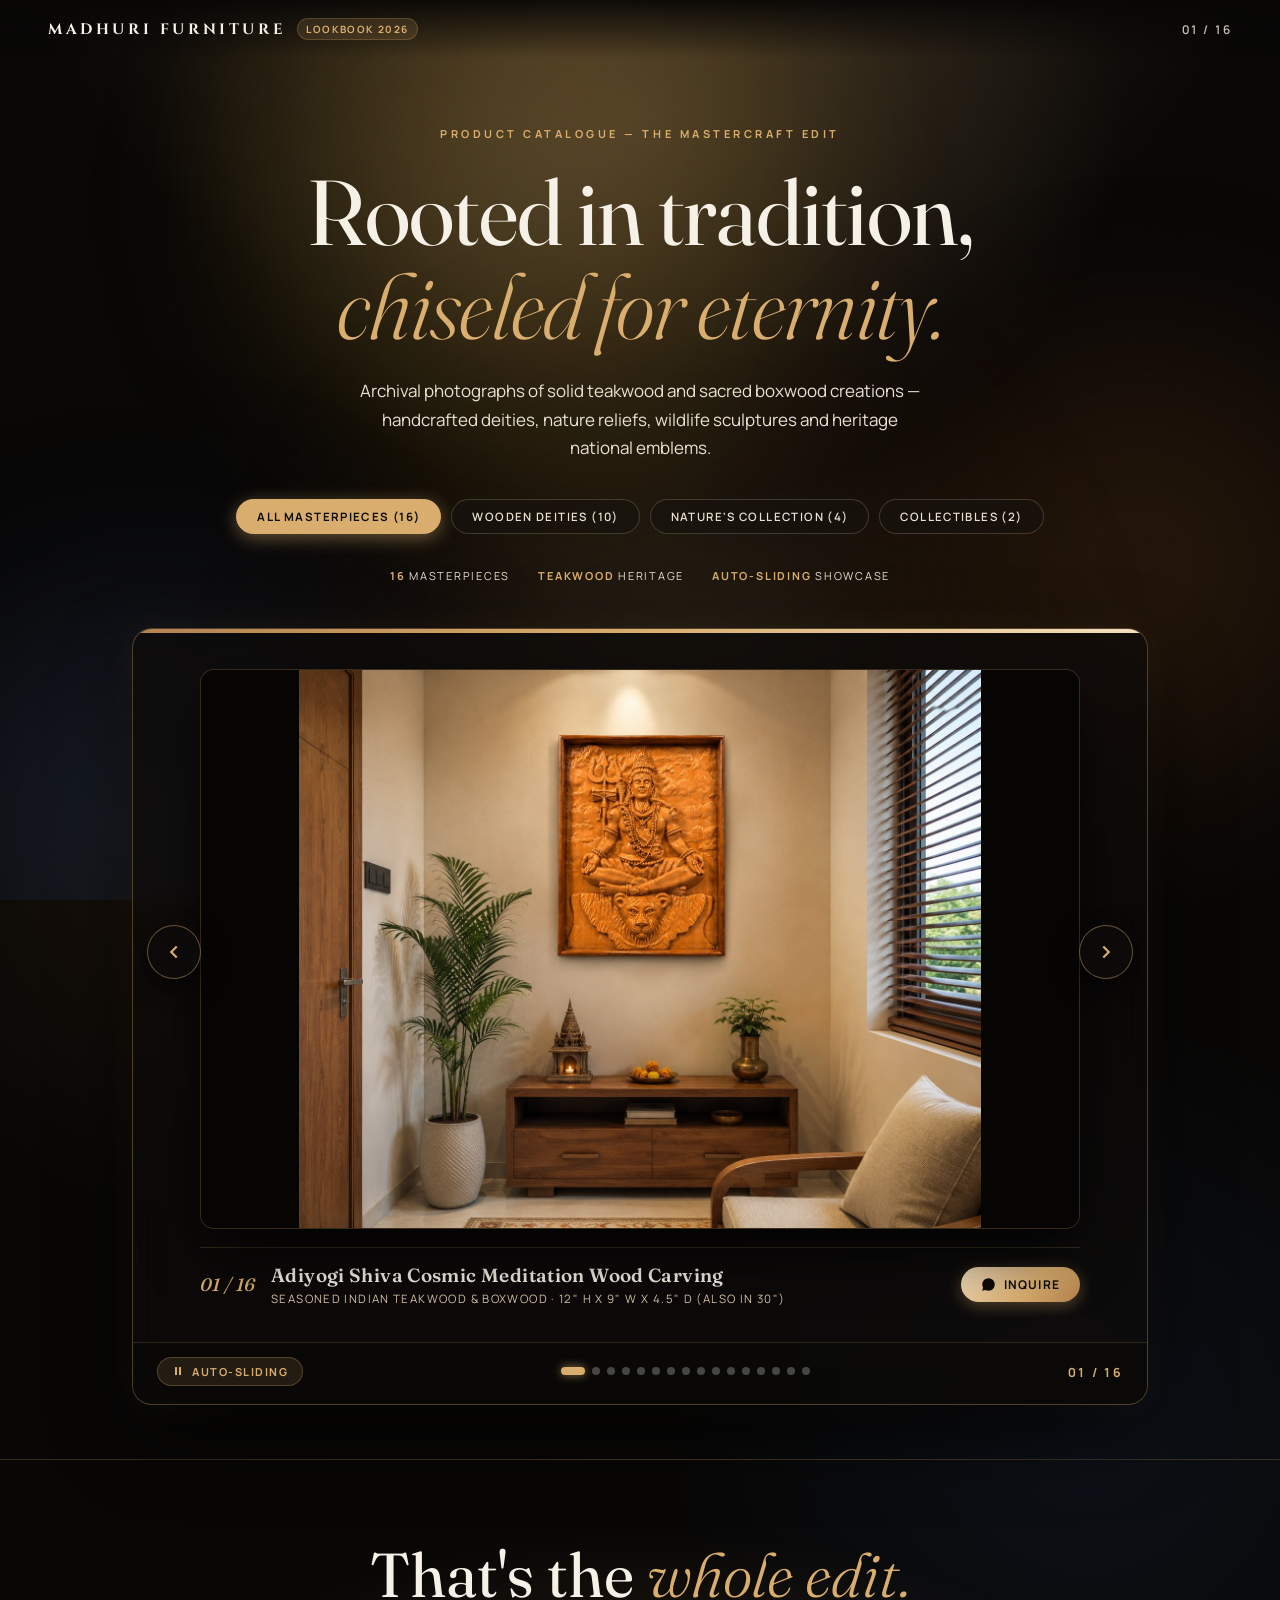
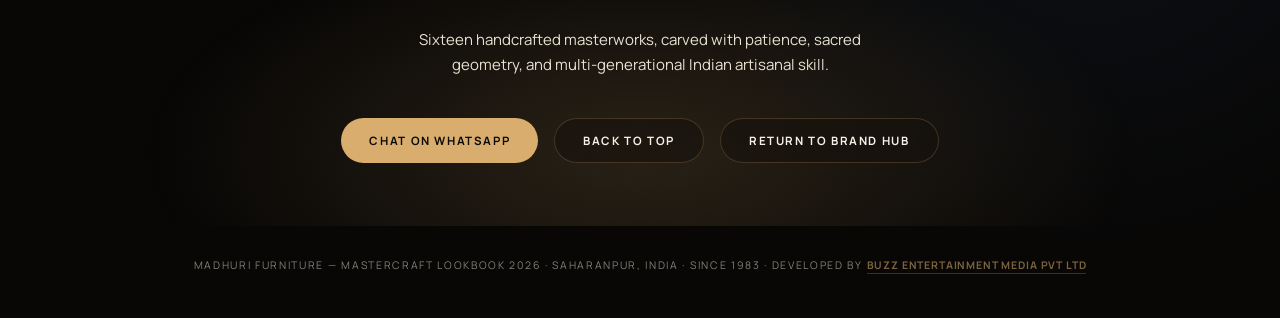
==== catalog.html @ d1c04728 "Enlarge header title and tagline size with enhanced contrast and clarity" ====
<!DOCTYPE html>
<html lang="en">
<head>
  <meta charset="UTF-8">
  <meta name="viewport" content="width=device-width, initial-scale=1.0, viewport-fit=cover">
  <title>MADHURI FURNITURE — The Mastercraft Lookbook 2026</title>
  <meta name="description" content="Explore all 58 archival masterworks in solid teakwood and sacred boxwood — handcrafted deities, nature reliefs, wildlife sculptures, and national heritage emblems.">
  <link rel="icon" href="favicon.svg" type="image/svg+xml">
  <meta name="theme-color" content="#080706">
  <link rel="manifest" href="manifest.json">

  <!-- Google Fonts: Fraunces, Cinzel & Manrope -->
  <link rel="preconnect" href="https://fonts.googleapis.com">
  <link rel="preconnect" href="https://fonts.gstatic.com" crossorigin>
  <link href="https://fonts.googleapis.com/css2?family=Cinzel:wght@400;600;700;800&family=Fraunces:ital,opsz,wght@0,9..144,300;0,9..144,400;0,9..144,500;1,9..144,300;1,9..144,400&family=Manrope:wght@400;500;600;700;800&display=swap" rel="stylesheet">

  <!-- Stylesheets -->
  <link rel="stylesheet" href="css/main.css?v=2.4">
  <link rel="stylesheet" href="css/catalog.css?v=2.4">
</head>
<body id="top">

  <!-- Film Grain Ambient Texture -->
  <div class="grain" aria-hidden="true"></div>

  <!-- Ambient Liquid Glass Mesh Light Orbs -->
  <div class="liquid-ambient-canvas" aria-hidden="true">
    <div class="liquid-orb orb-gold-top"></div>
    <div class="liquid-orb orb-amber-right"></div>
    <div class="liquid-orb orb-sapphire-left"></div>
    <div class="liquid-orb orb-bronze-center"></div>
  </div>

  <!-- Foil Progress Rail (Tracks Reading Progress) -->
  <div class="rail" aria-hidden="true">
    <div class="rail-fill" id="railFill"></div>
    <div class="rail-dot" id="railDot"></div>
  </div>

  <!-- Fixed Top Header -->
  <header class="lookbook-header" id="siteHeader">
    <a class="wordmark" href="index.html" aria-label="Return to Brand Hub">
      <span>MADHURI FURNITURE</span>
      <span class="year">Lookbook 2026</span>
    </a>
    <div class="hdr-right">
      <div class="counter" id="counter">01 / 16</div>
    </div>
  </header>

  <!-- Editorial Hero Section -->
  <section class="hero">
    <div class="eyebrow">Product Catalogue — The Mastercraft Edit</div>
    <h1>Rooted in tradition,<br><em>chiseled for eternity.</em></h1>
    <p class="sub">Archival photographs of solid teakwood and sacred boxwood creations — handcrafted deities, nature reliefs, wildlife sculptures and heritage national emblems.</p>
    
    <!-- Quick Category Filter Pills -->
    <div class="hero-filter-tabs" id="filterTabs">
      <button class="lookbook-tab active" data-category="all">All Masterpieces (16)</button>
      <button class="lookbook-tab" data-category="deities">Wooden Deities (10)</button>
      <button class="lookbook-tab" data-category="nature">Nature's Collection (4)</button>
      <button class="lookbook-tab" data-category="collectibles">Collectibles (2)</button>
    </div>

    <div class="meta" id="heroMeta">
      <span><b id="metaCount">16</b> Masterpieces</span>
      <span><b>Teakwood</b> Heritage</span>
      <span><b>Auto-Sliding</b> Showcase</span>
    </div>
  </section>

  <!-- Cinema Auto-Sliding Gallery Showcase -->
  <main class="slider-stage-section" id="sliderStage">
    <div class="slider-container">
      
      <!-- Slide Progress Bar (animates during auto-slide) -->
      <div class="slider-progress-bar">
        <div class="slider-progress-fill" id="slideProgressFill"></div>
      </div>

      <!-- Slider Viewport -->
      <div class="slider-viewport" id="sliderViewport">
        <div class="slider-track" id="sliderTrack">
          <!-- Slides injected dynamically by JavaScript -->
        </div>

        <!-- Navigation Arrows -->
        <button class="slider-nav-btn prev-btn" id="prevSlideBtn" aria-label="Previous Masterpiece" title="Previous Slide">
          <svg viewBox="0 0 24 24" fill="none" stroke="currentColor" stroke-width="2.4"><polyline points="15 18 9 12 15 6"/></svg>
        </button>
        <button class="slider-nav-btn next-btn" id="nextSlideBtn" aria-label="Next Masterpiece" title="Next Slide">
          <svg viewBox="0 0 24 24" fill="none" stroke="currentColor" stroke-width="2.4"><polyline points="9 18 15 12 9 6"/></svg>
        </button>
      </div>

      <!-- Slider Controls & Info Toolbar -->
      <div class="slider-toolbar">
        <div class="slider-toolbar-left">
          <button class="slider-play-btn" id="playPauseBtn" title="Toggle Auto-sliding">
            <svg id="pauseIcon" viewBox="0 0 24 24" fill="currentColor"><rect x="6" y="4" width="4" height="16" rx="1"/><rect x="14" y="4" width="4" height="16" rx="1"/></svg>
            <svg id="playIcon" viewBox="0 0 24 24" fill="currentColor" style="display:none;"><polygon points="5 3 19 12 5 21 5 3"/></svg>
            <span id="playPauseText">Auto-Sliding</span>
          </button>
        </div>

        <!-- Dots Pagination -->
        <div class="slider-dots" id="sliderDots" role="tablist" aria-label="Masterpiece Pagination">
          <!-- Injected dynamically by JS -->
        </div>

        <div class="slider-toolbar-right">
          <span class="slide-indicator" id="slideIndicator">01 / 16</span>
        </div>
      </div>

    </div>
  </main>

  <!-- Closing Section -->
  <section class="closing">
    <h2 class="mark" id="closingMark">That's the <em>whole edit.</em></h2>
    <p id="closingSub">Sixteen handcrafted masterworks, carved with patience, sacred geometry, and multi-generational Indian artisanal skill.</p>
    <div class="closing-actions">
      <a class="btn gold" href="https://wa.me/919713433933?text=Hello%20Madhuri%20Furniture!%20I%20have%20reviewed%20your%20Mastercraft%20Lookbook%20and%20want%20to%20place%20an%20order." target="_blank" rel="noopener">
        <span>Chat on WhatsApp</span>
      </a>
      <a class="btn ghost" href="#top" id="backTop">Back to Top</a>
      <a class="btn ghost" href="index.html">Return to Brand Hub</a>
    </div>
  </section>

  <!-- Footer -->
  <footer class="lookbook-footer">
    MADHURI FURNITURE — Mastercraft Lookbook 2026 · Saharanpur, India · Since 1983 · Developed by <a href="https://buzz-entertainment.com/" target="_blank" rel="noopener" class="dev-credit-link">Buzz Entertainment Media Pvt Ltd</a>
  </footer>



  <!-- Catalog Data & Lookbook Engine -->
  <script src="js/catalog-data.js"></script>
  <script>
    let activeCategory = 'all';
    let currentItems = [];
    let currentIndex = 0;
    let autoSlideTimer = null;
    let isAutoPlaying = true;
    let isHovered = false;
    const SLIDE_DURATION = 4200; // 4.2 seconds per slide

    const sliderTrack = document.getElementById('sliderTrack');
    const sliderDots = document.getElementById('sliderDots');
    const slideIndicator = document.getElementById('slideIndicator');
    const slideProgressFill = document.getElementById('slideProgressFill');
    const counter = document.getElementById('counter');
    const header = document.getElementById('siteHeader');
    const metaCount = document.getElementById('metaCount');
    const filterTabs = document.querySelectorAll('.lookbook-tab');
    const playPauseBtn = document.getElementById('playPauseBtn');
    const pauseIcon = document.getElementById('pauseIcon');
    const playIcon = document.getElementById('playIcon');
    const playPauseText = document.getElementById('playPauseText');
    const prevSlideBtn = document.getElementById('prevSlideBtn');
    const nextSlideBtn = document.getElementById('nextSlideBtn');
    const sliderViewport = document.getElementById('sliderViewport');
    const closingMark = document.getElementById('closingMark');
    const closingSub = document.getElementById('closingSub');

    const CATEGORY_PDF_CONFIG = {
      all: {
        markHtml: "That's the <em>whole edit.</em>",
        subText: "Sixteen handcrafted masterworks, carved with patience, sacred geometry, and multi-generational Indian artisanal skill."
      },
      deities: {
        markHtml: "That's the <em>wooden deities collection.</em>",
        subText: "Ten handcrafted sacred masterworks — Lord Ganesha, Balaji, Adiyogi Shiva, Hanuman, and Celestial Sculptures."
      },
      nature: {
        markHtml: "That's the <em>nature's collection.</em>",
        subText: "Four wildlife and animal relief masterworks — Royal Elephant Scenery, Surya 7 Horses, Royal Bengal Tiger & Himalayan Forest Bear."
      },
      collectibles: {
        markHtml: "That's the <em>collectibles edit.</em>",
        subText: "Historic statecraft insignia — Sarnath Ashoka Stambh Four-Lion Capital & Sacred Lotus Emblem."
      }
    };

    function updateCategoryText(cat) {
      const config = CATEGORY_PDF_CONFIG[cat] || CATEGORY_PDF_CONFIG.all;
      if (closingMark) closingMark.innerHTML = config.markHtml;
      if (closingSub) closingSub.textContent = config.subText;
    }

    // Initialize Lookbook Slider
    document.addEventListener('DOMContentLoaded', () => {
      // Check query parameter for initial filter
      const urlParams = new URLSearchParams(window.location.search);
      const catParam = urlParams.get('category');
      if (catParam && ['deities', 'nature', 'collectibles'].includes(catParam)) {
        activeCategory = catParam;
        filterTabs.forEach(tab => {
          tab.classList.toggle('active', tab.dataset.category === catParam);
        });
      }

      // Set dynamic counts on filter tabs
      if (typeof CATALOG_DATA !== 'undefined') {
        const counts = {
          all: CATALOG_DATA.length,
          deities: CATALOG_DATA.filter(i => i.category === 'deities').length,
          nature: CATALOG_DATA.filter(i => i.category === 'nature').length,
          collectibles: CATALOG_DATA.filter(i => i.category === 'collectibles').length
        };
        filterTabs.forEach(tab => {
          const cat = tab.dataset.category;
          if (cat === 'all') tab.textContent = `All Masterpieces (${counts.all})`;
          else if (cat === 'deities') tab.textContent = `Wooden Deities (${counts.deities})`;
          else if (cat === 'nature') tab.textContent = `Nature's Collection (${counts.nature})`;
          else if (cat === 'collectibles') tab.textContent = `Collectibles (${counts.collectibles})`;
        });
      }

      setupFilterEvents();
      setupSliderGestures();
      setupHeaderScroll();
      setupBackToTop();
      loadCategoryItems();
    });

    function setupFilterEvents() {
      filterTabs.forEach(tab => {
        tab.addEventListener('click', () => {
          const cat = tab.dataset.category;
          if (cat === activeCategory) return;

          activeCategory = cat;
          filterTabs.forEach(t => t.classList.toggle('active', t === tab));

          const newUrl = cat === 'all' ? window.location.pathname : `${window.location.pathname}?category=${cat}`;
          window.history.replaceState({}, '', newUrl);

          loadCategoryItems();
        });
      });
    }

    function loadCategoryItems() {
      if (typeof CATALOG_DATA === 'undefined') return;

      updateCategoryText(activeCategory);

      currentItems = activeCategory === 'all' 
        ? CATALOG_DATA 
        : CATALOG_DATA.filter(item => item.category === activeCategory);

      currentIndex = 0;
      renderSlider();
      startAutoSlide();
    }

    function renderSlider() {
      if (!sliderTrack) return;
      sliderTrack.innerHTML = '';
      if (sliderDots) sliderDots.innerHTML = '';
      const total = currentItems.length;

      if (metaCount) metaCount.textContent = total;

      currentItems.forEach((item, index) => {
        const pageNum = index + 1;
        const pageStr = String(pageNum).padStart(2, '0');
        const totalStr = String(total).padStart(2, '0');
        const waMsg = encodeURIComponent(`Hello Madhuri Furniture! I am inquiring about: ${item.title} (${item.material})`);

        // Slide
        const slide = document.createElement('div');
        slide.className = 'slide-item';
        slide.setAttribute('data-index', index);
        slide.innerHTML = `
          <div class="slide-media-box">
            <img 
              src="${item.image}" 
              alt="${item.title}" 
              loading="${index <= 1 ? 'eager' : 'lazy'}"
              onerror="this.src='images/hero_deities.jpg'"
            >
          </div>
          <div class="slide-plate">
            <span class="slide-num">${pageStr} / ${totalStr}</span>
            <div class="slide-info">
              <h3 class="slide-title">${item.title}</h3>
              <span class="slide-meta">${item.material} · ${item.dimensions || item.collection}</span>
            </div>
            <a class="slide-action" href="https://wa.me/919713433933?text=${waMsg}" target="_blank" rel="noopener" title="Inquire on WhatsApp">
              <svg viewBox="0 0 24 24" fill="currentColor"><path d="M12.01 2.01c-5.5 0-9.98 4.47-9.98 9.97 0 1.76.46 3.48 1.33 5l-1.42 5.18 5.3-1.39c1.47.8 3.12 1.22 4.77 1.22 5.5 0 9.98-4.48 9.98-9.98 0-2.66-1.04-5.17-2.92-7.05A9.92 9.92 0 0 0 12.01 2.01z"/></svg>
              <span>Inquire</span>
            </a>
          </div>
        `;
        sliderTrack.appendChild(slide);

        // Dot
        if (sliderDots) {
          const dot = document.createElement('button');
          dot.className = `slider-dot ${index === 0 ? 'active' : ''}`;
          dot.setAttribute('aria-label', `Go to slide ${pageNum}`);
          dot.addEventListener('click', () => {
            goToSlide(index);
            resetAutoSlideTimer();
          });
          sliderDots.appendChild(dot);
        }
      });

      goToSlide(0);
    }

    function goToSlide(index) {
      const total = currentItems.length;
      if (total === 0) return;

      if (index < 0) {
        currentIndex = total - 1;
      } else if (index >= total) {
        currentIndex = 0;
      } else {
        currentIndex = index;
      }

      if (sliderTrack) {
        sliderTrack.style.transform = `translateX(-${currentIndex * 100}%)`;
      }

      // Update dots
      if (sliderDots) {
        const dots = sliderDots.querySelectorAll('.slider-dot');
        dots.forEach((d, i) => d.classList.toggle('active', i === currentIndex));
      }

      updateCounter();
      resetProgress();
    }

    function nextSlide() {
      goToSlide(currentIndex + 1);
    }

    function prevSlide() {
      goToSlide(currentIndex - 1);
    }

    function updateCounter() {
      const total = currentItems.length || 1;
      const str = `${String(currentIndex + 1).padStart(2, '0')} / ${String(total).padStart(2, '0')}`;
      if (counter) counter.textContent = str;
      if (slideIndicator) slideIndicator.textContent = str;
    }

    function resetProgress() {
      if (!slideProgressFill) return;
      slideProgressFill.style.transition = 'none';
      slideProgressFill.style.width = '0%';
      void slideProgressFill.offsetWidth; // force reflow
      if (isAutoPlaying && !isHovered) {
        slideProgressFill.style.transition = `width ${SLIDE_DURATION}ms linear`;
        slideProgressFill.style.width = '100%';
      }
    }

    function startAutoSlide() {
      stopAutoSlide();
      if (!isAutoPlaying || isHovered) return;

      resetProgress();
      autoSlideTimer = setInterval(() => {
        nextSlide();
      }, SLIDE_DURATION);
    }

    function stopAutoSlide() {
      if (autoSlideTimer) {
        clearInterval(autoSlideTimer);
        autoSlideTimer = null;
      }
      if (slideProgressFill && (isHovered || !isAutoPlaying)) {
        const computed = window.getComputedStyle(slideProgressFill).width;
        slideProgressFill.style.transition = 'none';
        slideProgressFill.style.width = computed;
      }
    }

    function resetAutoSlideTimer() {
      if (isAutoPlaying && !isHovered) {
        startAutoSlide();
      }
    }

    function togglePlayPause() {
      isAutoPlaying = !isAutoPlaying;
      if (isAutoPlaying) {
        if (pauseIcon) pauseIcon.style.display = 'block';
        if (playIcon) playIcon.style.display = 'none';
        if (playPauseText) playPauseText.textContent = 'Auto-Sliding';
        startAutoSlide();
      } else {
        if (pauseIcon) pauseIcon.style.display = 'none';
        if (playIcon) playIcon.style.display = 'block';
        if (playPauseText) playPauseText.textContent = 'Paused';
        stopAutoSlide();
      }
    }

    function setupSliderGestures() {
      if (!sliderViewport) return;

      let touchStartX = 0;
      let touchEndX = 0;

      sliderViewport.addEventListener('touchstart', (e) => {
        touchStartX = e.changedTouches[0].screenX;
        isHovered = true;
        stopAutoSlide();
      }, { passive: true });

      sliderViewport.addEventListener('touchend', (e) => {
        touchEndX = e.changedTouches[0].screenX;
        isHovered = false;
        const diff = touchStartX - touchEndX;
        if (Math.abs(diff) > 40) {
          if (diff > 0) nextSlide();
          else prevSlide();
        }
        startAutoSlide();
      }, { passive: true });

      // Pause on hover
      sliderViewport.addEventListener('mouseenter', () => {
        isHovered = true;
        stopAutoSlide();
      });

      sliderViewport.addEventListener('mouseleave', () => {
        isHovered = false;
        startAutoSlide();
      });

      // Navigation buttons
      if (prevSlideBtn) {
        prevSlideBtn.addEventListener('click', () => {
          prevSlide();
          resetAutoSlideTimer();
        });
      }

      if (nextSlideBtn) {
        nextSlideBtn.addEventListener('click', () => {
          nextSlide();
          resetAutoSlideTimer();
        });
      }

      if (playPauseBtn) {
        playPauseBtn.addEventListener('click', togglePlayPause);
      }

      // Keyboard left/right arrow navigation
      window.addEventListener('keydown', (e) => {
        if (e.key === 'ArrowRight') {
          nextSlide();
          resetAutoSlideTimer();
        } else if (e.key === 'ArrowLeft') {
          prevSlide();
          resetAutoSlideTimer();
        }
      });
    }

    function setupHeaderScroll() {
      window.addEventListener('scroll', () => {
        if (header) {
          header.classList.toggle('scrolled', window.scrollY > 40);
        }
      }, { passive: true });
    }

    function setupBackToTop() {
      const backTop = document.getElementById('backTop');
      if (backTop) {
        backTop.addEventListener('click', (e) => {
          e.preventDefault();
          window.scrollTo({ top: 0, behavior: 'smooth' });
        });
      }
    }

    if ('serviceWorker' in navigator) {
      window.addEventListener('load', () => {
        navigator.serviceWorker.register('./sw.js').catch(() => {});
      });
    }
  </script>
</body>
</html>
---- css/main.css ----
/* ==========================================================================
   MADHURI HANDICRAFTS — LUXURY CATALOG HUB DESIGN SYSTEM
   Inspired by bronzerrcatalog.netlify.app with enhanced interactive features
   ========================================================================== */

:root {
  --black: #0c0b09;
  --black-deep: #070605;
  --surface-dark: #14100c;
  --surface-card: #18130e;
  --surface-elevated: #201913;
  --ivory: #f7f3eb;
  --ivory-dim: #cfc6b6;
  --ivory-muted: #9e9587;
  --bronze: #b3814f;
  --bronze-deep: #8f6032;
  --gold: #d9ad6d;
  --gold-light: #f5dfb8;
  --gold-glow: rgba(217, 173, 109, 0.45);
  --line: rgba(217, 173, 109, 0.20);
  --line-strong: rgba(217, 173, 109, 0.40);
  --line-subtle: rgba(217, 173, 109, 0.10);
  --ease: cubic-bezier(0.22, 1, 0.36, 1);
  --font-serif: 'Fraunces', serif;
  --font-display: 'Cinzel', serif;
  --font-sans: 'Manrope', sans-serif;
}

* {
  box-sizing: border-box;
  margin: 0;
  padding: 0;
  -webkit-tap-highlight-color: transparent;
}

html {
  -webkit-text-size-adjust: 100%;
  scroll-behavior: smooth;
}

body {
  background: #080706;
  background-image: 
    radial-gradient(ellipse 85% 50% at 50% -10%, rgba(217, 173, 109, 0.22), transparent 60%),
    radial-gradient(circle 500px at 15% 45%, rgba(140, 88, 40, 0.12), transparent 70%),
    radial-gradient(circle 600px at 85% 75%, rgba(45, 95, 170, 0.10), transparent 70%);
  color: var(--ivory);
  font-family: var(--font-sans);
  -webkit-font-smoothing: antialiased;
  min-height: 100dvh;
  position: relative;
  overflow-x: hidden;
}

::selection {
  background: var(--gold);
  color: var(--black);
}

a {
  color: inherit;
  text-decoration: none;
}

button {
  border: none;
  background: none;
  font: inherit;
  color: inherit;
  cursor: pointer;
}

/* Film Grain Ambient Texture */
.grain {
  position: fixed;
  inset: 0;
  pointer-events: none;
  z-index: 1;
  opacity: 0.032;
  mix-blend-mode: overlay;
  background-image: url("data:image/svg+xml,%3Csvg xmlns='http://www.w3.org/2000/svg' width='120' height='120'%3E%3Cfilter id='n'%3E%3CfeTurbulence type='fractalNoise' baseFrequency='0.9' numOctaves='2' stitchTiles='stitch'/%3E%3C/filter%3E%3Crect width='100%25' height='100%25' filter='url(%23n)'/%3E%3C/svg%3E");
}

/* Ambient Liquid Glass Mesh Light Orbs */
.liquid-ambient-canvas {
  position: fixed;
  inset: 0;
  pointer-events: none;
  z-index: 0;
  overflow: hidden;
  opacity: 0.95;
}

.liquid-orb {
  position: absolute;
  border-radius: 50%;
  filter: blur(95px);
  will-change: transform, opacity;
  animation-iteration-count: infinite;
  animation-timing-function: ease-in-out;
}

.orb-gold-top {
  top: -15%;
  left: 15%;
  width: clamp(420px, 52vw, 750px);
  height: clamp(420px, 52vw, 750px);
  background: radial-gradient(circle, rgba(223, 183, 108, 0.28) 0%, rgba(184, 134, 11, 0.14) 45%, transparent 72%);
  animation: floatLiquid1 16s infinite alternate;
}

.orb-amber-right {
  top: 30%;
  right: -12%;
  width: clamp(380px, 46vw, 680px);
  height: clamp(380px, 46vw, 680px);
  background: radial-gradient(circle, rgba(210, 115, 40, 0.22) 0%, rgba(150, 70, 20, 0.10) 50%, transparent 72%);
  animation: floatLiquid2 20s infinite alternate;
}

.orb-sapphire-left {
  top: 55%;
  left: -14%;
  width: clamp(420px, 50vw, 720px);
  height: clamp(420px, 50vw, 720px);
  background: radial-gradient(circle, rgba(45, 105, 195, 0.22) 0%, rgba(18, 55, 130, 0.09) 50%, transparent 72%);
  animation: floatLiquid3 24s infinite alternate;
}

.orb-bronze-center {
  bottom: -15%;
  right: 20%;
  width: clamp(440px, 55vw, 800px);
  height: clamp(440px, 55vw, 800px);
  background: radial-gradient(circle, rgba(217, 173, 109, 0.22) 0%, rgba(170, 95, 30, 0.08) 50%, transparent 72%);
  animation: floatLiquid1 22s infinite alternate-reverse;
}

@keyframes floatLiquid1 {
  0% { transform: translate(0, 0) scale(1); }
  50% { transform: translate(65px, 45px) scale(1.12); }
  100% { transform: translate(-45px, 75px) scale(0.94); }
}

@keyframes floatLiquid2 {
  0% { transform: translate(0, 0) scale(1); }
  50% { transform: translate(-75px, -55px) scale(1.15); }
  100% { transform: translate(55px, 35px) scale(0.92); }
}

@keyframes floatLiquid3 {
  0% { transform: translate(0, 0) scale(1); }
  50% { transform: translate(55px, -45px) scale(1.1); }
  100% { transform: translate(-35px, 65px) scale(0.95); }
}

/* Page Wrapper */
.hub {
  min-height: 100dvh;
  width: 100%;
  max-width: 720px;
  margin: 0 auto;
  display: flex;
  flex-direction: column;
  padding: max(24px, env(safe-area-inset-top)) max(16px, env(safe-area-inset-right)) max(36px, env(safe-area-inset-bottom)) max(16px, env(safe-area-inset-left));
  position: relative;
  z-index: 2;
}

/* Top Quick Action Bar */
.hub-topbar {
  display: flex;
  justify-content: space-between;
  align-items: center;
  padding-bottom: 14px;
  border-bottom: 1px solid var(--line-subtle);
  font-size: 11px;
  letter-spacing: 0.15em;
  text-transform: uppercase;
  color: var(--ivory-dim);
  opacity: 0;
  animation: rise 0.8s var(--ease) 0.05s forwards;
}

.topbar-badge {
  display: inline-flex;
  align-items: center;
  gap: 6px;
  padding: 4px 10px;
  background: rgba(217, 173, 109, 0.08);
  border: 1px solid var(--line);
  border-radius: 100px;
  color: var(--gold);
  font-weight: 600;
}

.topbar-badge svg {
  width: 12px;
  height: 12px;
}

.topbar-actions {
  display: flex;
  align-items: center;
  gap: 12px;
}

.topbar-btn {
  display: inline-flex;
  align-items: center;
  gap: 6px;
  padding: 5px 12px;
  border-radius: 100px;
  border: 1px solid var(--line);
  background: rgba(24, 19, 14, 0.6);
  color: var(--ivory-dim);
  font-size: 10.5px;
  letter-spacing: 0.12em;
  transition: all 0.3s var(--ease);
}

.topbar-btn:hover {
  color: var(--gold);
  border-color: var(--gold);
  background: rgba(217, 173, 109, 0.12);
  transform: translateY(-1px);
}

.topbar-btn svg {
  width: 13px;
  height: 13px;
}

/* Hub Header — Logo Left, Text Right Horizontal Layout (Flush Edge-Aligned with Cards) */
.hub-header {
  flex: 0 0 auto;
  display: flex;
  flex-direction: row;
  align-items: center;
  justify-content: flex-start;
  text-align: left;
  gap: clamp(16px, 3.5vw, 24px);
  padding: clamp(18px, 3.2vh, 32px) 0 clamp(24px, 4vh, 38px);
  opacity: 0;
  animation: rise 0.8s var(--ease) 0.15s forwards;
  position: relative;
  width: 100%;
}

.hub-brand-crest-wrap {
  width: clamp(74px, 14vw, 105px);
  height: clamp(74px, 14vw, 105px);
  flex: 0 0 auto;
  border-radius: 18px;
  background: radial-gradient(circle at center, #241c14 0%, #120e0a 100%);
  border: 1px solid rgba(217, 173, 109, 0.45);
  box-shadow: 0 0 28px rgba(217, 173, 109, 0.28), 0 8px 20px rgba(0, 0, 0, 0.6);
  display: flex;
  align-items: center;
  justify-content: center;
  padding: 6px;
  overflow: hidden;
  transition: transform 0.35s var(--ease), box-shadow 0.35s var(--ease);
}

.hub-brand-crest-wrap:hover {
  transform: scale(1.03);
  box-shadow: 0 0 36px rgba(217, 173, 109, 0.45), 0 12px 26px rgba(0, 0, 0, 0.8);
}

.hub-brand-crest {
  width: 100%;
  height: 100%;
  object-fit: contain;
  filter: drop-shadow(0 4px 10px rgba(0,0,0,0.5));
}

.hub-header-text {
  display: flex;
  flex-direction: column;
  align-items: flex-start;
  text-align: left;
}

.hub-header .wordmark {
  font-family: var(--font-display);
  font-weight: 800;
  font-size: clamp(24px, 4.8vw, 38px);
  letter-spacing: 0.15em;
  text-transform: uppercase;
  color: #ffffff;
  background: linear-gradient(135deg, #ffffff 0%, #fff2dc 35%, #ffd488 75%, #dfb76c 100%);
  -webkit-background-clip: text;
  background-clip: text;
  -webkit-text-fill-color: transparent;
  line-height: 1.12;
  filter: drop-shadow(0 2px 8px rgba(0, 0, 0, 0.45));
}

.hub-header .tagline {
  margin-top: 5px;
  font-size: clamp(11px, 1.8vw, 13.5px);
  letter-spacing: 0.18em;
  text-transform: uppercase;
  color: #dfb76c;
  font-weight: 700;
  display: block;
  opacity: 1;
  text-shadow: 0 1px 4px rgba(0, 0, 0, 0.5);
}

/* ==========================================================================
   FEATURE TILES SECTION (Bronzerr Style Showcase Cards)
   ========================================================================== */

.tiles-section-label {
  font-size: 10px;
  letter-spacing: 0.25em;
  text-transform: uppercase;
  color: var(--gold);
  font-weight: 700;
  margin-bottom: 14px;
  display: flex;
  align-items: center;
  gap: 10px;
  opacity: 0;
  animation: rise 0.8s var(--ease) 0.22s forwards;
}

.tiles-section-label::after {
  content: '';
  flex: 1;
  height: 1px;
  background: linear-gradient(90deg, var(--line), transparent);
}

.tiles {
  display: flex;
  flex-direction: column;
  gap: clamp(14px, 2vw, 20px);
}

.tile {
  position: relative;
  display: flex;
  align-items: flex-end;
  min-height: clamp(190px, 26vh, 260px);
  border-radius: 16px;
  overflow: hidden;
  text-decoration: none;
  color: var(--ivory);
  border: 1px solid rgba(255, 235, 200, 0.16);
  background: linear-gradient(135deg, rgba(30, 24, 18, 0.65) 0%, rgba(18, 14, 10, 0.78) 50%, rgba(10, 8, 7, 0.90) 100%);
  backdrop-filter: blur(18px) saturate(180%);
  -webkit-backdrop-filter: blur(18px) saturate(180%);
  box-shadow: 
    0 20px 45px -12px rgba(0, 0, 0, 0.8),
    inset 0 1px 1.5px 0 rgba(255, 255, 255, 0.22),
    inset 0 -1px 1px 0 rgba(0, 0, 0, 0.6),
    0 0 18px rgba(217, 173, 109, 0.05);
  opacity: 0;
  transform: translateY(18px);
  animation: rise 0.7s var(--ease) forwards;
  transition: border-color 0.4s var(--ease), transform 0.4s var(--ease), box-shadow 0.4s var(--ease), background 0.4s var(--ease);
  cursor: pointer;
}

.tile:nth-child(1) { animation-delay: 0.24s; }
.tile:nth-child(2) { animation-delay: 0.32s; }
.tile:nth-child(3) { animation-delay: 0.40s; }
.tile:nth-child(4) { animation-delay: 0.48s; }
.tile:nth-child(5) { animation-delay: 0.54s; }

.tile:hover,
.tile:focus-visible {
  border-color: rgba(223, 183, 108, 0.65);
  transform: translateY(-5px) scale(1.008);
  box-shadow: 
    0 28px 60px -15px rgba(0, 0, 0, 0.9),
    0 0 32px -4px rgba(217, 173, 109, 0.35),
    inset 0 1.5px 2px 0 rgba(255, 255, 255, 0.42),
    inset 0 0 25px rgba(217, 173, 109, 0.12);
}

.tile::after {
  content: '';
  position: absolute;
  top: 0;
  left: -120%;
  width: 70%;
  height: 100%;
  background: linear-gradient(90deg, transparent, rgba(255, 255, 255, 0.08), rgba(217, 173, 109, 0.14), transparent);
  transform: skewX(-24deg);
  transition: left 0.95s var(--ease);
  pointer-events: none;
  z-index: 4;
}

.tile:hover::after {
  left: 200%;
}

.tile:active {
  transform: translateY(-1px) scale(0.996);
}

.tile-img {
  position: absolute;
  inset: 0;
  background-size: cover;
  background-position: center center;
  background-repeat: no-repeat;
  filter: blur(8px);
  transform: scale(1.08);
  transition: filter 0.8s var(--ease), transform 0.8s var(--ease);
  will-change: filter, transform;
}

.tile-img.loaded {
  filter: blur(0);
  transform: scale(1);
}

.tile:hover .tile-img {
  transform: scale(1.04);
}

.tile-scrim {
  position: absolute;
  inset: 0;
  background: linear-gradient(105deg, rgba(8, 7, 5, 0.88) 0%, rgba(8, 7, 5, 0.62) 38%, rgba(8, 7, 5, 0.24) 70%, rgba(8, 7, 5, 0.08) 100%);
  transition: opacity 0.4s var(--ease), background 0.4s var(--ease);
}

.tile:hover .tile-scrim {
  background: linear-gradient(105deg, rgba(8, 7, 5, 0.82) 0%, rgba(8, 7, 5, 0.50) 38%, rgba(8, 7, 5, 0.14) 70%, rgba(8, 7, 5, 0.04) 100%);
}

/* ==========================================================================
   LIVE SLIDING MASTERPIECE SHOWCASE TILES (Non-clickable, Auto-sliding)
   ========================================================================== */
.tile.tile-slideshow {
  cursor: default !important;
  user-select: none;
  -webkit-user-select: none;
  touch-action: pan-y;
  min-height: clamp(260px, 34vh, 320px);
}

.tile.tile-slideshow .tile-scrim {
  position: absolute;
  inset: 0;
  background: linear-gradient(0deg, rgba(8, 7, 5, 0.94) 0%, rgba(8, 7, 5, 0.60) 35%, rgba(8, 7, 5, 0.10) 65%, transparent 100%) !important;
  pointer-events: none;
  z-index: 2;
}

.tile.tile-slideshow:hover,
.tile.tile-slideshow:focus-visible {
  transform: none !important;
  border-color: rgba(217, 173, 109, 0.5) !important;
  box-shadow: 
    0 20px 45px -12px rgba(0, 0, 0, 0.8),
    inset 0 1px 1.5px 0 rgba(255, 255, 255, 0.25),
    0 0 24px rgba(217, 173, 109, 0.16) !important;
}

.tile.tile-slideshow:active {
  transform: none !important;
}

.tile-slider-container {
  position: absolute;
  inset: 0;
  overflow: hidden;
  border-radius: inherit;
  z-index: 1;
}

.tile-slider-track {
  display: flex;
  width: 100%;
  height: 100%;
  position: absolute;
  inset: 0;
  transition: transform 0.85s cubic-bezier(0.22, 1, 0.36, 1);
  will-change: transform;
}

.tile-slide-item {
  flex: 0 0 100%;
  width: 100%;
  height: 100%;
  position: relative;
  background-size: cover;
  background-position: center 28%;
  background-repeat: no-repeat;
  filter: brightness(1) contrast(1.03);
}

.tile-slideshow[data-category="deities"] .tile-slide-item {
  background-position: center 25%;
}

.tile-slideshow[data-category="nature"] .tile-slide-item {
  background-position: center 24%;
}

.tile-slideshow[data-category="collectibles"] .tile-slide-item {
  background-position: center 28%;
}

.tile-slide-badge {
  position: absolute;
  z-index: 5;
  top: clamp(12px, 2vw, 18px);
  right: clamp(12px, 2vw, 18px);
  padding: 4px 10px;
  border-radius: 100px;
  background: rgba(14, 11, 8, 0.72);
  backdrop-filter: blur(12px);
  -webkit-backdrop-filter: blur(12px);
  border: 1px solid rgba(217, 173, 109, 0.38);
  box-shadow: 0 4px 16px rgba(0, 0, 0, 0.55), inset 0 1px 1.5px rgba(255, 255, 255, 0.18);
  display: inline-flex;
  align-items: center;
  gap: 6px;
  font-family: 'Cinzel', serif;
  font-size: 10px;
  font-weight: 700;
  letter-spacing: 0.12em;
  color: var(--gold-light);
  pointer-events: none;
}

.badge-pulse {
  width: 5px;
  height: 5px;
  border-radius: 50%;
  background: #dfb76c;
  box-shadow: 0 0 8px rgba(223, 183, 108, 0.9);
  animation: pulseGlow 2s infinite ease-in-out;
}

@keyframes pulseGlow {
  0%, 100% { opacity: 0.65; transform: scale(1); }
  50% { opacity: 1; transform: scale(1.3); }
}

.tile-content {
  position: relative;
  z-index: 2;
  padding: clamp(18px, 3.2vw, 32px);
  display: flex;
  flex-direction: column;
  gap: 7px;
  max-width: 580px;
}

.tile-badge-row {
  display: flex;
  align-items: center;
  gap: 8px;
}

.tile-kicker {
  font-size: clamp(9px, 1.4vw, 11px);
  letter-spacing: 0.20em;
  text-transform: uppercase;
  color: var(--gold);
  font-weight: 700;
}

.tile-chip {
  display: inline-block;
  font-size: 8.5px;
  letter-spacing: 0.12em;
  text-transform: uppercase;
  padding: 2px 7px;
  background: rgba(217, 173, 109, 0.20);
  border: 1px solid var(--line);
  border-radius: 4px;
  color: var(--ivory);
  font-weight: 600;
}

.tile-title {
  font-family: var(--font-serif);
  font-weight: 500;
  font-style: normal;
  font-size: clamp(22px, 3.8vw, 34px);
  line-height: 1.1;
  letter-spacing: -0.01em;
  color: var(--ivory);
}

.tile-title em {
  font-style: italic;
  font-weight: 300;
  color: var(--gold);
  font-family: var(--font-serif);
}

.tile-meta {
  font-size: clamp(10.5px, 1.5vw, 12.5px);
  letter-spacing: 0.08em;
  color: var(--ivory-dim);
  margin-top: 2px;
  display: flex;
  align-items: center;
  gap: 6px;
  flex-wrap: wrap;
}

.tile-action-hint {
  display: inline-flex;
  align-items: center;
  gap: 5px;
  font-size: 11px;
  letter-spacing: 0.14em;
  text-transform: uppercase;
  color: var(--gold);
  margin-top: 6px;
  font-weight: 600;
  opacity: 0.9;
  transition: transform 0.3s var(--ease), color 0.3s var(--ease);
}

.tile:hover .tile-action-hint {
  transform: translateX(4px);
  color: var(--gold-light);
}

.tile-arrow {
  position: absolute;
  z-index: 5;
  top: clamp(14px, 2.2vw, 22px);
  right: clamp(14px, 2.2vw, 22px);
  width: clamp(34px, 4vw, 44px);
  height: clamp(34px, 4vw, 44px);
  border-radius: 50%;
  border: 1px solid rgba(255, 255, 255, 0.45);
  display: flex;
  align-items: center;
  justify-content: center;
  background: rgba(22, 17, 13, 0.55);
  backdrop-filter: blur(12px);
  -webkit-backdrop-filter: blur(12px);
  box-shadow: 0 6px 18px rgba(0, 0, 0, 0.45), inset 0 1px 1.5px rgba(255, 255, 255, 0.4);
  transition: all 0.35s var(--ease);
}

.tile:hover .tile-arrow {
  background: var(--gold);
  border-color: var(--gold);
  transform: scale(1.08) rotate(-8deg);
  box-shadow: 0 0 16px var(--gold-glow);
}

.tile:hover .tile-arrow svg {
  stroke: var(--black);
}

.tile-arrow svg {
  width: 44%;
  height: 44%;
  stroke: var(--ivory);
  transition: stroke 0.3s, transform 0.3s;
}

/* Instagram Showcase Tile */
.tile.instagram {
  background: radial-gradient(circle at 15% 120%, #ffd77a 0%, #f9973a 20%, #e0542f 40%, #c22f7f 60%, #7c34ab 80%, #4a4bc9 100%);
  border-color: rgba(224, 84, 47, 0.4);
}

.tile.instagram .tile-scrim {
  background: linear-gradient(105deg, rgba(12, 10, 8, 0.75) 0%, rgba(12, 10, 8, 0.35) 50%, rgba(12, 10, 8, 0.08) 100%);
}

.tile.instagram .tile-kicker {
  color: #ffe9c7;
}

.tile.instagram:hover {
  border-color: #ff9f43;
  box-shadow: 0 24px 50px -16px rgba(194, 47, 127, 0.45);
}

.social-tile-icon {
  width: clamp(26px, 3.2vw, 34px);
  height: clamp(26px, 3.2vw, 34px);
  margin-bottom: 4px;
}

/* YouTube Showcase Tile */
.tile.youtube {
  background: radial-gradient(circle at 15% 120%, #ff4b4b 0%, #cc0000 35%, #800000 70%, #200404 100%);
  border-color: rgba(255, 0, 0, 0.35);
}

.tile.youtube .tile-scrim {
  background: linear-gradient(105deg, rgba(12, 10, 8, 0.82) 0%, rgba(12, 10, 8, 0.40) 50%, rgba(12, 10, 8, 0.1) 100%);
}

.tile.youtube .tile-kicker {
  color: #ffcccc;
}

.tile.youtube:hover {
  border-color: #ff5252;
  box-shadow: 0 24px 50px -16px rgba(204, 0, 0, 0.5);
}

/* Facebook Showcase Tile */
.tile.facebook {
  background: radial-gradient(circle at 15% 120%, #2e71e6 0%, #1552bd 40%, #0d3780 75%, #081a3d 100%);
  border-color: rgba(46, 113, 230, 0.35);
}

.tile.facebook .tile-scrim {
  background: linear-gradient(105deg, rgba(8, 14, 25, 0.85) 0%, rgba(8, 14, 25, 0.45) 50%, rgba(8, 14, 25, 0.1) 100%);
}

.tile.facebook .tile-kicker {
  color: #cce0ff;
}

.tile.facebook:hover {
  border-color: #4c8bf5;
  box-shadow: 0 24px 50px -16px rgba(24, 80, 181, 0.55);
}

/* Threads Showcase Tile */
.tile.threads {
  background: radial-gradient(circle at 15% 120%, #3a3a3a 0%, #1c1c1c 40%, #101010 75%, #050505 100%);
  border-color: rgba(255, 255, 255, 0.22);
}

.tile.threads .tile-scrim {
  background: linear-gradient(105deg, rgba(8, 8, 8, 0.85) 0%, rgba(8, 8, 8, 0.45) 50%, rgba(8, 8, 8, 0.1) 100%);
}

.tile.threads .tile-kicker {
  color: #e2e8f0;
}

.tile.threads:hover {
  border-color: #ffffff;
  box-shadow: 0 24px 50px -16px rgba(255, 255, 255, 0.3);
}

/* Google Profile Showcase Tile */
.tile.google-profile {
  background: radial-gradient(circle at 20% 120%, #e6a338 0%, #a66a1e 35%, #1f5080 70%, #0c233d 100%);
  border-color: rgba(230, 163, 56, 0.35);
}

.tile.google-profile .tile-scrim {
  background: linear-gradient(105deg, rgba(12, 16, 22, 0.82) 0%, rgba(12, 16, 22, 0.40) 50%, rgba(12, 16, 22, 0.1) 100%);
}

.tile.google-profile .tile-kicker {
  color: #ffe6bd;
}

.tile.google-profile:hover {
  border-color: #f5b942;
  box-shadow: 0 24px 50px -16px rgba(230, 163, 56, 0.45);
}

/* Hub Unified Cards Grid */
.hub-cards-grid {
  display: grid;
  grid-template-columns: repeat(2, 1fr);
  gap: 14px;
  width: 100%;
}

.full-width-span,
.tile.full-width-span {
  grid-column: 1 / -1;
}

/* Social Media Bento Matrix - Always a balanced 2x2 luxury grid */
.hub-social-matrix {
  display: grid;
  grid-template-columns: repeat(2, 1fr);
  gap: 14px;
  width: 100%;
}

.hub-social-matrix .tile {
  min-height: clamp(140px, 18vh, 180px);
}

.hub-social-matrix .tile.full-width-span {
  grid-column: 1 / -1;
}

@media (max-width: 540px) {
  .hub {
    padding: max(12px, env(safe-area-inset-top)) max(12px, env(safe-area-inset-right)) max(28px, env(safe-area-inset-bottom)) max(12px, env(safe-area-inset-left)) !important;
  }

  .hub-topbar {
    padding-bottom: 8px !important;
  }

  .hub-header {
    padding: 6px 0 10px !important;
    justify-content: flex-start !important;
    gap: 12px !important;
  }

  .hub-brand-crest-wrap {
    width: 50px !important;
    height: 50px !important;
    border-radius: 12px !important;
    padding: 3px !important;
  }

  .hub-header .wordmark {
    font-size: clamp(20px, 5.2vw, 24px) !important;
    letter-spacing: 0.14em !important;
  }

  .hub-header .tagline {
    font-size: clamp(9px, 2.4vw, 11px) !important;
    letter-spacing: 0.13em !important;
    margin-top: 3px !important;
    opacity: 1 !important;
  }

  .hub-cards-grid {
    grid-template-columns: 1fr;
    gap: 16px !important;
  }

  .hub-social-matrix {
    grid-template-columns: repeat(2, 1fr) !important;
    gap: 10px !important;
  }

  .hub-social-matrix .tile {
    min-height: 126px !important;
    border-radius: 14px !important;
  }

  .hub-social-matrix .tile.full-width-span {
    grid-column: 1 / -1 !important;
  }

  .hub-social-matrix .tile-content {
    padding: 12px !important;
    gap: 3px !important;
  }

  .hub-social-matrix .tile-title {
    font-size: 17px !important;
    line-height: 1.15;
  }

  .hub-social-matrix .tile-kicker {
    font-size: 7.5px !important;
    letter-spacing: 0.16em !important;
  }

  .hub-social-matrix .tile-meta {
    font-size: 9.5px !important;
    line-height: 1.2 !important;
    margin-top: 1px;
  }

  .hub-social-matrix .tile-arrow {
    top: 10px !important;
    right: 10px !important;
    width: 28px !important;
    height: 28px !important;
  }

  .hub-social-matrix .social-tile-icon {
    width: 24px !important;
    height: 24px !important;
    margin-bottom: 2px;
  }
}

/* ==========================================================================
   PRIMARY CONVERSION CTA & CONNECT SECTION
   ========================================================================== */

.cta-section {
  margin-top: clamp(34px, 5.5vh, 52px);
  padding-top: clamp(28px, 4.5vh, 42px);
  border-top: 1px solid var(--line);
  display: flex;
  flex-direction: column;
  align-items: center;
  gap: 24px;
  width: 100%;
  opacity: 0;
  animation: rise 0.8s var(--ease) 0.55s forwards;
}

.cta-buttons-group {
  display: flex;
  flex-direction: column;
  align-items: center;
  gap: 16px;
  width: 100%;
}

/* Full-Width Luxury Etsy Flagship Card */
.tile.etsy-flagship-card {
  width: 100%;
  min-height: clamp(210px, 28vh, 290px);
  border: 1px solid rgba(217, 173, 109, 0.45);
  background: radial-gradient(ellipse 90% 70% at 85% 50%, rgba(217, 173, 109, 0.22), transparent 75%), var(--surface-card);
  box-shadow: 0 20px 48px -14px rgba(0, 0, 0, 0.8), 0 0 30px -6px rgba(217, 173, 109, 0.22);
}

.tile.etsy-flagship-card:hover {
  border-color: var(--gold);
  transform: translateY(-5px);
  box-shadow: 0 28px 60px -16px rgba(0, 0, 0, 0.92), 0 0 42px -4px rgba(217, 173, 109, 0.45);
}

.tile.etsy-flagship-card .tile-scrim {
  background: linear-gradient(105deg, rgba(8, 7, 5, 0.96) 0%, rgba(8, 7, 5, 0.80) 45%, rgba(8, 7, 5, 0.35) 85%, rgba(8, 7, 5, 0.15) 100%);
}

.tile.etsy-flagship-card .tile-content {
  max-width: 680px;
  gap: 10px;
}

.etsy-gold-chip {
  background: rgba(217, 173, 109, 0.25) !important;
  color: var(--gold-light) !important;
  border: 1px solid var(--gold) !important;
  font-weight: 700 !important;
  letter-spacing: 0.10em !important;
}

.etsy-card-action-row {
  display: flex;
  align-items: center;
  gap: 16px;
  margin-top: 8px;
  flex-wrap: wrap;
}

.etsy-card-btn {
  display: inline-flex;
  align-items: center;
  gap: 10px;
  font-family: var(--font-serif);
  font-weight: 600;
  font-size: clamp(14px, 1.8vw, 17px);
  letter-spacing: 0.02em;
  color: var(--black);
  background: linear-gradient(135deg, #fcedc9 0%, var(--gold) 45%, var(--bronze) 100%);
  padding: 13px 28px;
  border-radius: 100px;
  box-shadow: 0 10px 26px -8px rgba(217, 173, 109, 0.75), 0 0 16px rgba(217, 173, 109, 0.35);
  transition: all 0.35s var(--ease);
  position: relative;
  overflow: hidden;
}

.tile.etsy-flagship-card:hover .etsy-card-btn {
  transform: translateX(4px);
  box-shadow: 0 14px 34px -8px rgba(217, 173, 109, 0.95), 0 0 24px rgba(217, 173, 109, 0.5);
}

.etsy-card-btn svg {
  width: 16px;
  height: 16px;
  flex: 0 0 auto;
}

.etsy-trust-badge {
  display: inline-flex;
  align-items: center;
  gap: 7px;
  font-size: 12.5px;
  letter-spacing: 0.06em;
  color: var(--ivory-dim);
  font-weight: 500;
}

.etsy-trust-badge svg {
  width: 14px;
  height: 14px;
  color: var(--gold);
}

.secondary-btn-row {
  display: flex;
  gap: 12px;
  width: 100%;
  max-width: 600px;
}

.secondary-btn {
  display: inline-flex;
  align-items: center;
  justify-content: center;
  gap: 8px;
  font-size: 13.5px;
  font-weight: 600;
  letter-spacing: 0.05em;
  padding: 12px 20px;
  border-radius: 100px;
  background: rgba(24, 19, 14, 0.65);
  backdrop-filter: blur(14px) saturate(160%);
  -webkit-backdrop-filter: blur(14px) saturate(160%);
  border: 1px solid rgba(255, 235, 200, 0.20);
  box-shadow: 0 8px 24px -6px rgba(0, 0, 0, 0.6), inset 0 1px 1.5px rgba(255, 255, 255, 0.2);
  color: var(--ivory);
  transition: all 0.3s var(--ease);
}

.secondary-btn:hover {
  border-color: var(--gold);
  background: rgba(217, 173, 109, 0.15);
  color: var(--gold);
  transform: translateY(-2px);
}

.secondary-btn svg {
  width: 16px;
  height: 16px;
  flex: 0 0 auto;
}

.secondary-btn.review-btn-main {
  background: linear-gradient(135deg, rgba(217, 173, 109, 0.16) 0%, rgba(24, 19, 14, 0.9) 100%);
  border-color: rgba(217, 173, 109, 0.45);
  color: var(--gold-light);
}

.secondary-btn.review-btn-main svg {
  color: #dfb76c;
}

.secondary-btn.review-btn-main:hover {
  background: linear-gradient(135deg, rgba(217, 173, 109, 0.3) 0%, rgba(24, 19, 14, 0.95) 100%);
  border-color: var(--gold);
  color: #fff;
  box-shadow: 0 8px 24px rgba(217, 173, 109, 0.25);
}

/* ==========================================================================
   LUXURY CONNECT CARD (Business Identity Card)
   ========================================================================== */

/* ==========================================================================
   EXECUTIVE LUXURY VISITING CARD (Ankush Rai - Madhuri Furniture)
   ========================================================================== */

.visiting-card-section {
  width: 100%;
  margin-top: 36px;
  display: flex;
  justify-content: center;
}

.visiting-card {
  width: 100%;
  max-width: 680px;
  background: radial-gradient(130% 120% at 50% -10%, rgba(28, 22, 17, 0.86) 0%, rgba(14, 11, 9, 0.94) 50%, rgba(7, 6, 5, 0.98) 100%);
  backdrop-filter: blur(24px) saturate(180%);
  -webkit-backdrop-filter: blur(24px) saturate(180%);
  border: 1.5px solid rgba(217, 173, 109, 0.55);
  border-radius: 22px;
  box-shadow: 
    0 32px 80px -20px rgba(0, 0, 0, 0.95),
    inset 0 0 0 4px rgba(10, 9, 7, 0.85),
    inset 0 0 0 5.5px rgba(217, 173, 109, 0.35),
    inset 0 1px 2px rgba(255, 255, 255, 0.25),
    0 0 50px rgba(217, 173, 109, 0.14);
  position: relative;
  overflow: hidden;
  color: var(--ivory);
}

/* Card Front Header (Shield Crest & Brand Title) */
.vcard-brand-header {
  padding: clamp(28px, 5.5vw, 38px) clamp(20px, 4vw, 32px) clamp(22px, 4vw, 28px);
  display: flex;
  flex-direction: column;
  align-items: center;
  text-align: center;
  background: linear-gradient(180deg, rgba(217, 173, 109, 0.14) 0%, rgba(217, 173, 109, 0.02) 100%);
  position: relative;
}

.vcard-crest-wrapper {
  margin-bottom: 8px;
}

.vcard-crest-img {
  width: 76px;
  height: 76px;
  object-fit: contain;
  display: block;
  filter: drop-shadow(0 6px 18px rgba(217, 173, 109, 0.42));
  transition: transform 0.3s var(--ease);
}

.visiting-card:hover .vcard-crest-img {
  transform: scale(1.04);
}

.vcard-brand-title {
  display: flex;
  flex-direction: column;
  align-items: center;
  line-height: 1.15;
}

.vcard-brand-main {
  font-family: 'Cinzel', serif;
  font-size: clamp(22px, 5.5vw, 30px);
  font-weight: 800;
  letter-spacing: 0.24em;
  background: linear-gradient(180deg, #fff5dc 0%, #dfb76c 50%, #a87f2e 100%);
  -webkit-background-clip: text;
  background-clip: text;
  -webkit-text-fill-color: transparent;
  text-shadow: 0 2px 14px rgba(217, 173, 109, 0.25);
}

.vcard-brand-sub {
  font-family: 'Cinzel', serif;
  font-size: clamp(13px, 3.2vw, 17px);
  font-weight: 600;
  letter-spacing: 0.46em;
  color: #dfb76c;
  margin-top: 1px;
}

.vcard-brand-est {
  font-family: 'Cinzel', serif;
  font-size: 11px;
  font-weight: 700;
  letter-spacing: 0.32em;
  color: #c49a4b;
  display: flex;
  align-items: center;
  justify-content: center;
  gap: 14px;
  margin-top: 4px;
}

.vcard-dash {
  display: inline-block;
  width: 32px;
  height: 1.5px;
  background: linear-gradient(90deg, transparent, #dfb76c, transparent);
}

.vcard-divider-gold {
  height: 1px;
  width: 100%;
  background: linear-gradient(90deg, transparent 0%, rgba(217, 173, 109, 0.3) 15%, rgba(217, 173, 109, 0.85) 50%, rgba(217, 173, 109, 0.3) 85%, transparent 100%);
}

/* Card Body Layout */
.vcard-body {
  display: grid;
  grid-template-columns: minmax(0, 1.34fr) minmax(0, 0.88fr);
  gap: clamp(24px, 4.5vw, 38px);
  padding: clamp(24px, 4.5vw, 36px) clamp(22px, 4.5vw, 36px);
  align-items: stretch;
}

/* Executive Leaders: Mr. Ankush Rai (Owner) & Late Mr. Anil Rai (Founder) */
.vcard-leaders {
  display: flex;
  flex-wrap: wrap;
  align-items: flex-start;
  gap: 16px 28px;
  margin-bottom: 6px;
}

.vcard-leader {
  display: flex;
  flex-direction: column;
  gap: 3px;
}

.vcard-name {
  font-family: 'Cinzel', serif;
  font-size: clamp(20px, 3.8vw, 25px);
  font-weight: 700;
  letter-spacing: 0.03em;
  background: linear-gradient(180deg, #ffffff 0%, #f6e6be 40%, #dfb76c 80%, #b8860b 100%);
  -webkit-background-clip: text;
  background-clip: text;
  -webkit-text-fill-color: transparent;
  line-height: 1.15;
  margin: 0;
}

.vcard-role-title {
  font-family: 'Manrope', sans-serif;
  font-size: 11.5px;
  font-weight: 700;
  letter-spacing: 0.16em;
  text-transform: uppercase;
  color: #dfb76c;
}

.vcard-leader-sep {
  width: 1px;
  height: 38px;
  background: linear-gradient(180deg, transparent, rgba(223, 183, 108, 0.45), transparent);
  align-self: center;
}

@media (max-width: 540px) {
  .vcard-leader-sep {
    display: none;
  }
}

.vcard-name-line {
  width: 100%;
  max-width: 200px;
  height: 2px;
  background: linear-gradient(90deg, #dfb76c 0%, #b8860b 80%, transparent 100%);
  margin-top: 10px;
  margin-bottom: 18px;
  border-radius: 2px;
}

/* Bullet Points List */
.vcard-tags-list {
  list-style: none;
  margin: 0 0 20px 0;
  padding: 0;
  display: flex;
  flex-direction: column;
  gap: 7px;
}

.vcard-tags-list li {
  font-family: 'Manrope', sans-serif;
  font-size: clamp(11px, 2.4vw, 12.5px);
  font-weight: 700;
  letter-spacing: 0.14em;
  color: #dfb76c;
  display: flex;
  align-items: center;
  gap: 10px;
  line-height: 1.25;
}

.vcard-bullet {
  width: 5px;
  height: 5px;
  border-radius: 50%;
  background: #dfb76c;
  display: inline-block;
  flex-shrink: 0;
  box-shadow: 0 0 6px rgba(223, 183, 108, 0.5);
}

/* Contacts Rows */
.vcard-contacts {
  display: flex;
  flex-direction: column;
  gap: 10px;
}

.vcard-contact-item {
  display: flex;
  align-items: center;
  gap: 14px;
  padding: 9px 12px;
  border-radius: 10px;
  text-decoration: none;
  color: #ede3d1;
  background: rgba(217, 173, 109, 0.03);
  border: 1px solid rgba(217, 173, 109, 0.08);
  transition: all 0.25s var(--ease);
}

.vcard-contact-item:hover {
  background: rgba(217, 173, 109, 0.10);
  border-color: rgba(217, 173, 109, 0.28);
  color: #fff;
  transform: translateX(4px);
}

.vcard-contact-item.vcard-address-item {
  align-items: flex-start;
}

.vcard-contact-item.vcard-address-item .vcard-c-icon {
  margin-top: 2px;
}

.vcard-c-icon {
  width: 36px;
  height: 36px;
  border-radius: 50%;
  border: 1px solid rgba(217, 173, 109, 0.35);
  background: linear-gradient(135deg, rgba(217, 173, 109, 0.20), rgba(179, 129, 79, 0.08));
  display: flex;
  align-items: center;
  justify-content: center;
  color: #dfb76c;
  flex-shrink: 0;
  transition: all 0.25s ease;
}

.vcard-contact-item:hover .vcard-c-icon {
  background: linear-gradient(135deg, rgba(217, 173, 109, 0.4), rgba(179, 129, 79, 0.25));
  border-color: #dfb76c;
  box-shadow: 0 0 12px rgba(217, 173, 109, 0.35);
}

.vcard-c-icon svg {
  width: 17px;
  height: 17px;
}

/* WhatsApp Icon in Verified Contacts */
.vcard-wa-c-icon {
  color: #4ade80;
  border-color: rgba(74, 222, 128, 0.35);
  background: linear-gradient(135deg, rgba(37, 211, 102, 0.18), rgba(20, 83, 45, 0.10));
}

.vcard-contact-item:hover .vcard-wa-c-icon {
  border-color: #25d366;
  background: linear-gradient(135deg, rgba(37, 211, 102, 0.35), rgba(20, 83, 45, 0.22));
  box-shadow: 0 0 12px rgba(37, 211, 102, 0.35);
}

.vcard-c-info {
  display: flex;
  flex-direction: column;
  gap: 2px;
  min-width: 0;
  justify-content: center;
}

.vcard-c-label {
  font-size: 8.5px;
  letter-spacing: 0.18em;
  text-transform: uppercase;
  color: #a49177;
  font-weight: 700;
  line-height: 1.1;
}

.vcard-c-text {
  font-size: clamp(12.5px, 2.7vw, 13.5px);
  font-weight: 600;
  color: #f3ede2;
  line-height: 1.35;
}

.vcard-c-text span {
  display: block;
}

.vcard-c-sub {
  color: #c9bc9e;
  font-size: 12px;
  font-weight: 500;
  margin-top: 1px;
}

/* Secondary Column: Gold QR & Action Buttons */
.vcard-secondary {
  display: flex;
  flex-direction: column;
  align-items: center;
  gap: 22px;
  height: 100%;
}

.vcard-actions {
  order: 1;
  width: 100%;
  max-width: 280px;
}

.vcard-qr-box {
  order: 2;
  margin-top: auto;
  display: flex;
  flex-direction: column;
  align-items: center;
  text-align: center;
  width: 100%;
}

.vcard-qr-frame {
  position: relative;
  padding: 10px;
  background: #000;
  border: 1.5px solid rgba(217, 173, 109, 0.4);
  border-radius: 14px;
  box-shadow: 
    0 14px 35px rgba(0,0,0,0.85),
    0 0 22px rgba(217, 173, 109, 0.12);
  display: inline-block;
  cursor: pointer;
  text-decoration: none;
  transition: transform 0.25s var(--ease), border-color 0.25s var(--ease), box-shadow 0.25s var(--ease);
}

.vcard-qr-frame:hover {
  transform: translateY(-3px) scale(1.015);
  border-color: #dfb76c;
  box-shadow: 
    0 18px 45px rgba(0,0,0,0.9),
    0 0 28px rgba(217, 173, 109, 0.35);
}

.vcard-qr-image {
  width: clamp(150px, 32vw, 185px);
  height: clamp(150px, 32vw, 185px);
  object-fit: contain;
  display: block;
  border-radius: 6px;
}

.qr-download-overlay {
  position: absolute;
  inset: 10px;
  border-radius: 6px;
  background: rgba(10, 8, 6, 0.82);
  display: flex;
  flex-direction: column;
  align-items: center;
  justify-content: center;
  gap: 6px;
  color: #dfb76c;
  font-family: 'Manrope', sans-serif;
  font-size: 11px;
  font-weight: 700;
  letter-spacing: 0.10em;
  text-transform: uppercase;
  opacity: 0;
  pointer-events: none;
  transition: opacity 0.25s ease;
  backdrop-filter: blur(2px);
}

.qr-download-overlay svg {
  width: 28px;
  height: 28px;
  stroke: #dfb76c;
}

.vcard-qr-frame:hover .qr-download-overlay {
  opacity: 1;
}

/* Corner Accents for QR Frame */
.qr-corner {
  position: absolute;
  width: 14px;
  height: 14px;
  border-color: #dfb76c;
  pointer-events: none;
}

.qr-corner.top-left {
  top: -2px;
  left: -2px;
  border-top: 3px solid #dfb76c;
  border-left: 3px solid #dfb76c;
  border-top-left-radius: 4px;
}

.qr-corner.top-right {
  top: -2px;
  right: -2px;
  border-top: 3px solid #dfb76c;
  border-right: 3px solid #dfb76c;
  border-top-right-radius: 4px;
}

.qr-corner.bottom-left {
  bottom: -2px;
  left: -2px;
  border-bottom: 3px solid #dfb76c;
  border-left: 3px solid #dfb76c;
  border-bottom-left-radius: 4px;
}

.qr-corner.bottom-right {
  bottom: -2px;
  right: -2px;
  border-bottom: 3px solid #dfb76c;
  border-right: 3px solid #dfb76c;
  border-bottom-right-radius: 4px;
}

.vcard-qr-caption {
  margin-top: 10px;
  display: flex;
  flex-direction: column;
  align-items: center;
  gap: 3px;
}

.qr-tag {
  font-size: 9.5px;
  letter-spacing: 0.22em;
  font-weight: 800;
  color: #dfb76c;
  text-transform: uppercase;
}

.qr-hint {
  font-size: 11px;
  color: #aa9c86;
}

/* Action Buttons */
.vcard-actions {
  display: flex;
  flex-direction: column;
  gap: 10px;
  width: 100%;
  max-width: 280px;
}

.vcard-action-btn {
  display: inline-flex;
  align-items: center;
  justify-content: center;
  gap: 9px;
  padding: 12px 16px;
  width: 100%;
  border-radius: 100px;
  font-family: 'Manrope', sans-serif;
  font-size: 12.5px;
  font-weight: 700;
  letter-spacing: 0.06em;
  text-decoration: none;
  cursor: pointer;
  transition: all 0.25s var(--ease);
  box-sizing: border-box;
}

.vcard-action-btn svg {
  width: 16px;
  height: 16px;
  flex-shrink: 0;
}

.vcard-save-btn {
  background: linear-gradient(135deg, #f1cb7c 0%, #d4af37 50%, #b8860b 100%);
  color: #0d0a06;
  border: none;
  box-shadow: 0 8px 20px rgba(217, 173, 109, 0.35);
}

.vcard-save-btn:hover {
  transform: translateY(-2px);
  box-shadow: 0 12px 26px rgba(217, 173, 109, 0.5);
  filter: brightness(1.08);
}

.vcard-wa-btn {
  background: rgba(37, 211, 102, 0.12);
  border: 1px solid rgba(37, 211, 102, 0.45);
  color: #4ade80;
}

.vcard-wa-btn:hover {
  background: rgba(37, 211, 102, 0.24);
  border-color: #25d366;
  color: #fff;
  transform: translateY(-2px);
  box-shadow: 0 8px 20px rgba(37, 211, 102, 0.25);
}

.vcard-review-btn {
  background: linear-gradient(135deg, rgba(251, 191, 36, 0.15) 0%, rgba(217, 119, 6, 0.26) 100%);
  border: 1px solid rgba(251, 191, 36, 0.55);
  color: #fbbf24;
  box-shadow: 0 4px 14px rgba(217, 119, 6, 0.18);
}

.vcard-review-btn:hover {
  background: linear-gradient(135deg, rgba(251, 191, 36, 0.3) 0%, rgba(217, 119, 6, 0.45) 100%);
  border-color: #f59e0b;
  color: #ffffff;
  transform: translateY(-2px);
  box-shadow: 0 8px 24px rgba(245, 158, 11, 0.35);
}

/* Card Social Channels Strip */
.vcard-social-strip {
  background: rgba(14, 12, 9, 0.88);
  border-top: 1px solid rgba(217, 173, 109, 0.16);
  padding: 14px clamp(14px, 3vw, 24px);
  display: flex;
  flex-wrap: wrap;
  justify-content: center;
  align-items: center;
  gap: 10px clamp(8px, 2vw, 16px);
}

.vcard-social-item {
  display: inline-flex;
  align-items: center;
  gap: 7px;
  font-size: 11.5px;
  font-weight: 700;
  letter-spacing: 0.08em;
  color: #dfb76c;
  text-decoration: none;
  padding: 7px 12px;
  border-radius: 8px;
  background: rgba(217, 173, 109, 0.06);
  border: 1px solid rgba(217, 173, 109, 0.16);
  transition: all 0.25s var(--ease);
}

.vcard-social-item svg {
  width: 14px;
  height: 14px;
  color: #dfb76c;
  flex-shrink: 0;
  transition: color 0.25s ease;
}

.vcard-social-icon {
  font-size: 14px;
  line-height: 1;
}

.vcard-social-item:hover {
  background: rgba(217, 173, 109, 0.18);
  border-color: rgba(217, 173, 109, 0.45);
  color: #ffffff;
  transform: translateY(-2px);
}

.vcard-social-item:hover svg {
  color: #ffffff;
}

/* Responsive Collapse for Small Screens */
@media (max-width: 640px) {
  .vcard-body {
    grid-template-columns: 1fr;
    gap: 28px;
    padding: 22px 18px;
  }

  .vcard-secondary {
    padding-top: 16px;
    border-top: 1px dashed rgba(217, 173, 109, 0.18);
    width: 100%;
    height: auto;
  }

  .vcard-actions {
    max-width: 100%;
  }

  .vcard-qr-box {
    margin-top: 6px;
  }
}

/* ==========================================================================
   SOCIAL MATRIX GRID (1-Click Badges for all 5 Platforms)
   ========================================================================== */

.social-matrix-wrap {
  width: 100%;
  max-width: 680px;
  margin-top: 14px;
}

.social-matrix-title {
  text-align: center;
  font-size: 10px;
  letter-spacing: 0.26em;
  text-transform: uppercase;
  color: var(--gold);
  font-weight: 700;
  margin-bottom: 14px;
  display: flex;
  align-items: center;
  justify-content: center;
  gap: 12px;
}

.social-matrix-title::before,
.social-matrix-title::after {
  content: '';
  width: 30px;
  height: 1px;
  background: var(--line);
}

.social-matrix-grid {
  display: grid;
  grid-template-columns: repeat(2, 1fr);
  gap: 10px;
}

.social-badge {
  display: flex;
  align-items: center;
  gap: 12px;
  padding: 12px 16px;
  border-radius: 14px;
  background: rgba(20, 16, 12, 0.8);
  border: 1px solid var(--line);
  color: var(--ivory);
  transition: all 0.3s var(--ease);
}

.social-badge:hover {
  transform: translateY(-2px);
  border-color: var(--gold);
  background: rgba(217, 173, 109, 0.12);
  box-shadow: 0 12px 28px -10px rgba(0, 0, 0, 0.6);
}

.social-badge svg {
  width: 22px;
  height: 22px;
  flex: 0 0 22px;
}

.social-badge-text {
  display: flex;
  flex-direction: column;
  overflow: hidden;
}

.social-badge-name {
  font-size: 12.5px;
  font-weight: 600;
  color: var(--ivory);
  letter-spacing: 0.02em;
}

.social-badge-sub {
  font-size: 10px;
  color: var(--ivory-muted);
  letter-spacing: 0.08em;
  white-space: nowrap;
  overflow: hidden;
  text-overflow: ellipsis;
}

/* Individual Brand Accent Colors on Hover */
.social-badge.etsy:hover svg { color: #f1641e; }
.social-badge.instagram:hover svg { color: #e1306c; }
.social-badge.facebook:hover svg { color: #1877f2; }
.social-badge.youtube:hover svg { color: #ff0000; }
.social-badge.google:hover svg { color: #4285f4; }
.social-badge.whatsapp:hover svg { color: #25d366; }

/* ==========================================================================
   HUB FOOTER
   ========================================================================== */

.hub-footer {
  flex: 0 0 auto;
  text-align: center;
  padding: clamp(28px, 5vh, 42px) 12px clamp(70px, 10vh, 90px);
  font-size: clamp(10.5px, 1.4vw, 12px);
  letter-spacing: 0.14em;
  text-transform: uppercase;
  color: var(--ivory-dim);
  opacity: 0;
  animation: rise 0.8s var(--ease) 0.65s forwards;
  line-height: 1.8;
}

.dev-credit-link {
  color: var(--gold);
  text-decoration: none;
  font-weight: 700;
  letter-spacing: 0.08em;
  transition: all 0.3s var(--ease);
  display: inline-block;
  border-bottom: 1px solid rgba(217, 173, 109, 0.45);
  padding-bottom: 1px;
}

.dev-credit-link:hover {
  color: #ffffff;
  border-bottom-color: #ffffff;
  text-shadow: 0 0 12px rgba(217, 173, 109, 0.8);
}

/* ==========================================================================
   LOOKBOOK & DETAIL MODAL
   ========================================================================== */

.modal-backdrop {
  position: fixed;
  inset: 0;
  z-index: 100;
  background: rgba(8, 7, 5, 0.85);
  backdrop-filter: blur(12px);
  display: flex;
  align-items: center;
  justify-content: center;
  padding: 16px;
  opacity: 0;
  pointer-events: none;
  transition: opacity 0.35s var(--ease);
}

.modal-backdrop.active {
  opacity: 1;
  pointer-events: auto;
}

.modal-container {
  width: 100%;
  max-width: 820px;
  max-height: 90vh;
  overflow-y: auto;
  background: linear-gradient(165deg, #1d160f 0%, #120c06 100%);
  border: 1px solid var(--line-strong);
  border-radius: 20px;
  box-shadow: 0 35px 80px -20px rgba(0, 0, 0, 0.9), 0 0 30px rgba(217, 173, 109, 0.15);
  transform: translateY(24px) scale(0.97);
  transition: transform 0.35s var(--ease);
  position: relative;
}

.modal-backdrop.active .modal-container {
  transform: translateY(0) scale(1);
}

.modal-close-btn {
  position: absolute;
  top: 18px;
  right: 18px;
  z-index: 10;
  width: 36px;
  height: 36px;
  border-radius: 50%;
  background: rgba(12, 11, 9, 0.7);
  border: 1px solid var(--line);
  color: var(--ivory);
  display: flex;
  align-items: center;
  justify-content: center;
  transition: all 0.25s var(--ease);
}

.modal-close-btn:hover {
  background: var(--gold);
  color: var(--black);
  transform: scale(1.08);
}

.modal-close-btn svg {
  width: 18px;
  height: 18px;
}

/* Modal Content Layout */
.modal-grid {
  display: grid;
  grid-template-columns: 1fr;
}

.modal-media {
  position: relative;
  min-height: 280px;
  background: #000;
  overflow: hidden;
  border-radius: 20px 20px 0 0;
}

.modal-media img {
  width: 100%;
  height: 100%;
  object-fit: cover;
  display: block;
}

.modal-media-overlay {
  position: absolute;
  inset: 0;
  background: linear-gradient(180deg, transparent 60%, rgba(18, 12, 6, 0.95) 100%);
}

.modal-media-badge {
  position: absolute;
  top: 18px;
  left: 18px;
  background: rgba(12, 11, 9, 0.75);
  backdrop-filter: blur(8px);
  border: 1px solid var(--gold);
  color: var(--gold);
  font-size: 10px;
  letter-spacing: 0.18em;
  text-transform: uppercase;
  padding: 4px 10px;
  border-radius: 100px;
  font-weight: 700;
}

.modal-details {
  padding: clamp(20px, 4vw, 32px);
  display: flex;
  flex-direction: column;
  gap: 16px;
}

.modal-kicker {
  font-size: 10.5px;
  letter-spacing: 0.22em;
  text-transform: uppercase;
  color: var(--gold);
  font-weight: 700;
}

.modal-title {
  font-family: var(--font-serif);
  font-size: clamp(22px, 3.6vw, 28px);
  font-weight: 500;
  color: var(--ivory);
  line-height: 1.2;
}

.modal-description {
  font-size: 14px;
  line-height: 1.6;
  color: var(--ivory-dim);
}

.modal-specs-grid {
  display: grid;
  grid-template-columns: repeat(2, 1fr);
  gap: 12px;
  padding: 14px;
  background: rgba(12, 11, 9, 0.5);
  border: 1px solid var(--line-subtle);
  border-radius: 12px;
}

.spec-item {
  display: flex;
  flex-direction: column;
  gap: 2px;
}

.spec-label {
  font-size: 10px;
  letter-spacing: 0.14em;
  text-transform: uppercase;
  color: var(--ivory-muted);
}

.spec-val {
  font-size: 12.5px;
  font-weight: 600;
  color: var(--ivory);
}

.modal-actions-row {
  display: flex;
  gap: 12px;
  margin-top: 8px;
}

.modal-btn-primary {
  flex: 1;
  display: inline-flex;
  align-items: center;
  justify-content: center;
  gap: 8px;
  padding: 13px 20px;
  border-radius: 100px;
  background: linear-gradient(135deg, var(--gold), var(--bronze));
  color: var(--black);
  font-weight: 600;
  font-size: 14px;
  transition: all 0.3s var(--ease);
}

.modal-btn-primary:hover {
  transform: translateY(-2px);
  box-shadow: 0 8px 24px -6px rgba(217, 173, 109, 0.6);
}

.modal-btn-secondary {
  flex: 1;
  display: inline-flex;
  align-items: center;
  justify-content: center;
  gap: 8px;
  padding: 13px 20px;
  border-radius: 100px;
  background: rgba(24, 19, 14, 0.8);
  border: 1px solid var(--line);
  color: var(--ivory);
  font-weight: 600;
  font-size: 14px;
  transition: all 0.3s var(--ease);
}

.modal-btn-secondary:hover {
  border-color: var(--gold);
  color: var(--gold);
  background: rgba(217, 173, 109, 0.15);
}

/* ==========================================================================
   ULTRA-LUXURY FLOATING WHATSAPP QUICK ACTION WIDGET
   ========================================================================== */
.floating-whatsapp {
  position: fixed;
  bottom: 26px;
  right: 26px;
  z-index: 999;
  display: flex;
  align-items: center;
  gap: 12px;
  padding: 8px 18px 8px 10px;
  background: linear-gradient(135deg, rgba(37, 211, 102, 0.94) 0%, rgba(20, 155, 130, 0.96) 100%);
  backdrop-filter: blur(16px) saturate(180%);
  -webkit-backdrop-filter: blur(16px) saturate(180%);
  border: 1.2px solid rgba(255, 255, 255, 0.38);
  border-radius: 9999px;
  color: #ffffff;
  box-shadow: 
    0 14px 38px -6px rgba(37, 211, 102, 0.58),
    0 6px 18px rgba(0, 0, 0, 0.45),
    inset 0 1px 1.5px rgba(255, 255, 255, 0.5),
    inset 0 -1px 1px rgba(0, 0, 0, 0.25);
  text-decoration: none;
  cursor: pointer;
  transition: all 0.35s var(--ease);
}

.floating-whatsapp:hover {
  transform: translateY(-4px) scale(1.03);
  background: linear-gradient(135deg, #2fe576 0%, #20be59 50%, #108e75 100%);
  border-color: rgba(255, 255, 255, 0.65);
  box-shadow: 
    0 20px 48px -6px rgba(37, 211, 102, 0.78),
    0 8px 24px rgba(0, 0, 0, 0.55),
    inset 0 1.5px 2px rgba(255, 255, 255, 0.65),
    0 0 28px rgba(37, 211, 102, 0.45);
  color: #ffffff;
}

.floating-wa-icon-box {
  position: relative;
  width: 38px;
  height: 38px;
  border-radius: 50%;
  background: #ffffff;
  color: #25d366;
  display: flex;
  align-items: center;
  justify-content: center;
  box-shadow: 0 4px 12px rgba(0, 0, 0, 0.24);
  flex-shrink: 0;
  transition: transform 0.35s var(--ease);
}

.floating-whatsapp:hover .floating-wa-icon-box {
  transform: scale(1.1) rotate(-8deg);
}

.floating-wa-icon-box .wa-icon-svg {
  width: 23px;
  height: 23px;
  fill: #25d366;
}

.floating-wa-pulse {
  position: absolute;
  inset: -4px;
  border-radius: 50%;
  border: 2px solid rgba(255, 255, 255, 0.8);
  animation: waRadarPulse 2s cubic-bezier(0.24, 0, 0.38, 1) infinite;
  pointer-events: none;
}

@keyframes waRadarPulse {
  0% { transform: scale(0.9); opacity: 0.9; }
  70% { transform: scale(1.45); opacity: 0; }
  100% { transform: scale(1.45); opacity: 0; }
}

.floating-wa-text {
  display: flex;
  flex-direction: column;
  align-items: flex-start;
  line-height: 1.15;
}

.wa-status-text {
  font-size: 9.5px;
  font-weight: 800;
  letter-spacing: 0.14em;
  text-transform: uppercase;
  color: #e6fffa;
  display: flex;
  align-items: center;
  gap: 5.5px;
}

.wa-status-dot {
  width: 6.5px;
  height: 6.5px;
  border-radius: 50%;
  background: #ffffff;
  box-shadow: 0 0 6px #ffffff;
  display: inline-block;
  animation: waDotGlow 1.5s ease-in-out infinite alternate;
}

@keyframes waDotGlow {
  0% { opacity: 0.7; transform: scale(0.9); }
  100% { opacity: 1; transform: scale(1.15); box-shadow: 0 0 8px #ffffff; }
}

.wa-main-text {
  font-size: 13.5px;
  font-weight: 700;
  letter-spacing: 0.01em;
  color: #ffffff;
  white-space: nowrap;
  text-shadow: 0 1px 2px rgba(0, 0, 0, 0.25);
}

@media (max-width: 580px) {
  .floating-whatsapp {
    padding: 6px 14px 6px 8px;
    bottom: max(16px, env(safe-area-inset-bottom, 16px));
    right: 14px;
    gap: 8px;
    border-radius: 9999px;
    box-shadow: 
      0 12px 30px -4px rgba(37, 211, 102, 0.65),
      0 4px 14px rgba(0, 0, 0, 0.5),
      inset 0 1px 1.5px rgba(255, 255, 255, 0.55);
  }
  .floating-wa-text {
    display: flex;
  }
  .wa-status-text {
    font-size: 8px;
    letter-spacing: 0.12em;
  }
  .wa-status-dot {
    width: 5.5px;
    height: 5.5px;
  }
  .wa-main-text {
    font-size: 11.5px;
  }
  .floating-wa-icon-box {
    width: 32px;
    height: 32px;
  }
  .floating-wa-icon-box .wa-icon-svg {
    width: 19px;
    height: 19px;
  }
}

/* ==========================================================================
   MOBILE LUXURY EXPERIENCE & AESTHETIC UPGRADE (Ultra-Rich Liquid & Glass)
   ========================================================================== */
@media (max-width: 600px) {
  /* Rich liquid ambient glow on small screens */
  .liquid-canvas {
    opacity: 1 !important;
  }

  .liquid-orb {
    filter: blur(55px) !important;
  }

  .orb-gold-top {
    top: -6% !important;
    left: 5% !important;
    width: 310px !important;
    height: 310px !important;
    background: radial-gradient(circle, rgba(223, 183, 108, 0.45) 0%, rgba(184, 134, 11, 0.22) 50%, transparent 75%) !important;
  }

  .orb-amber-right {
    top: 24% !important;
    right: -12% !important;
    width: 270px !important;
    height: 270px !important;
    background: radial-gradient(circle, rgba(210, 115, 40, 0.38) 0%, rgba(150, 70, 20, 0.18) 50%, transparent 75%) !important;
  }

  .orb-sapphire-left {
    top: 50% !important;
    left: -12% !important;
    width: 280px !important;
    height: 280px !important;
    background: radial-gradient(circle, rgba(45, 105, 195, 0.35) 0%, rgba(18, 55, 130, 0.16) 50%, transparent 75%) !important;
  }

  .orb-bronze-center {
    bottom: -6% !important;
    right: 4% !important;
    width: 290px !important;
    height: 290px !important;
    background: radial-gradient(circle, rgba(217, 173, 109, 0.34) 0%, rgba(170, 95, 30, 0.15) 50%, transparent 75%) !important;
  }

  /* 3 Masterpiece Showcase Cards: Properly BADE (large, tall & spacious) with full clear imagery */
  .hub-cards-grid > .tile:not(.etsy-flagship-card):not(.hub-social-matrix) {
    border-radius: 20px !important;
    border: 1px solid rgba(217, 173, 109, 0.40) !important;
    background: #0f0d0a !important;
    box-shadow: 
      0 18px 40px -10px rgba(0, 0, 0, 0.95),
      0 0 24px rgba(217, 173, 109, 0.12),
      inset 0 1px 1.5px rgba(255, 255, 255, 0.25) !important;
    min-height: clamp(235px, 35vh, 285px) !important;
  }

  .hub-cards-grid > .tile:not(.etsy-flagship-card):not(.hub-social-matrix) .tile-content {
    padding: 18px 20px !important;
    gap: 5px !important;
    max-width: 90% !important;
    z-index: 4 !important;
  }

  .hub-cards-grid > .tile:not(.etsy-flagship-card):not(.hub-social-matrix) .tile-kicker {
    font-size: 9px !important;
    letter-spacing: 0.18em !important;
    color: var(--gold-light) !important;
    text-shadow: 0 1px 4px rgba(0, 0, 0, 0.95);
  }

  .hub-cards-grid > .tile:not(.etsy-flagship-card):not(.hub-social-matrix) .tile-title {
    font-size: 21px !important;
    line-height: 1.15 !important;
    color: #ffffff !important;
    text-shadow: 0 2px 10px rgba(0, 0, 0, 0.95);
  }

  .hub-cards-grid > .tile:not(.etsy-flagship-card):not(.hub-social-matrix) .tile-meta {
    font-size: 11.5px !important;
    line-height: 1.35 !important;
    color: #e5dac9 !important;
    text-shadow: 0 1px 6px rgba(0, 0, 0, 0.95);
    white-space: normal !important;
    display: block !important;
  }

  .hub-cards-grid > .tile:not(.etsy-flagship-card):not(.hub-social-matrix) .tile-arrow {
    display: none !important;
  }

  .tile-slide-badge {
    top: 14px !important;
    right: 14px !important;
    padding: 5px 12px !important;
    font-size: 10px !important;
    letter-spacing: 0.12em !important;
    background: rgba(10, 8, 6, 0.82) !important;
    border: 1px solid rgba(217, 173, 109, 0.5) !important;
    box-shadow: 0 4px 14px rgba(0, 0, 0, 0.7) !important;
    backdrop-filter: blur(8px) !important;
  }

  /* Flagship Etsy Card on Mobile */
  .hub-cards-grid > .tile.etsy-flagship-card {
    border-radius: 16px !important;
    border: 1px solid rgba(217, 173, 109, 0.35) !important;
    min-height: 185px !important;
    box-shadow: 
      0 14px 34px -8px rgba(0, 0, 0, 0.85),
      0 0 18px rgba(217, 173, 109, 0.12),
      inset 0 1px 1.5px rgba(255, 255, 255, 0.28) !important;
  }

  .hub-cards-grid > .tile.etsy-flagship-card .tile-content {
    padding: 16px 14px !important;
    gap: 6px !important;
  }

  .hub-cards-grid > .tile.etsy-flagship-card .etsy-card-btn {
    padding: 10px 20px !important;
    font-size: 13.5px !important;
  }

  /* Vibrant, Luminous Jewel-Tone Social Cards on Mobile Screens */
  .tile.facebook {
    background: radial-gradient(circle at 10% 120%, #2563eb 0%, #1d4ed8 35%, #1e40af 70%, #0f172a 100%) !important;
    border: 1px solid rgba(96, 165, 250, 0.5) !important;
    box-shadow: 0 10px 24px -6px rgba(29, 78, 216, 0.5), inset 0 1px 1.5px rgba(255, 255, 255, 0.35) !important;
  }
  .tile.facebook .tile-scrim {
    background: linear-gradient(120deg, rgba(15, 23, 42, 0.35) 0%, rgba(15, 23, 42, 0.05) 100%) !important;
  }
  .tile.facebook .tile-kicker {
    color: #bfdbfe !important;
  }

  .tile.instagram {
    background: radial-gradient(circle at 15% 125%, #facc15 0%, #fb923c 22%, #f43f5e 46%, #c026d3 72%, #4f46e5 100%) !important;
    border: 1px solid rgba(251, 146, 60, 0.6) !important;
    box-shadow: 0 10px 24px -6px rgba(192, 38, 211, 0.5), inset 0 1px 1.5px rgba(255, 255, 255, 0.4) !important;
  }
  .tile.instagram .tile-scrim {
    background: linear-gradient(120deg, rgba(20, 10, 25, 0.35) 0%, rgba(20, 10, 25, 0.05) 100%) !important;
  }
  .tile.instagram .tile-kicker {
    color: #fef08a !important;
  }

  .tile.youtube {
    background: radial-gradient(circle at 10% 120%, #ef4444 0%, #dc2626 35%, #991b1b 70%, #200404 100%) !important;
    border: 1px solid rgba(248, 113, 113, 0.55) !important;
    box-shadow: 0 10px 24px -6px rgba(220, 38, 38, 0.5), inset 0 1px 1.5px rgba(255, 255, 255, 0.35) !important;
  }
  .tile.youtube .tile-scrim {
    background: linear-gradient(120deg, rgba(32, 4, 4, 0.35) 0%, rgba(32, 4, 4, 0.05) 100%) !important;
  }
  .tile.youtube .tile-kicker {
    color: #fca5a5 !important;
  }

  .tile.threads {
    background: radial-gradient(circle at 15% 120%, #3f3f46 0%, #27272a 35%, #18181b 70%, #09090b 100%) !important;
    border: 1px solid rgba(255, 255, 255, 0.35) !important;
    box-shadow: 0 10px 24px -6px rgba(0, 0, 0, 0.6), inset 0 1px 1.5px rgba(255, 255, 255, 0.35) !important;
  }
  .tile.threads .tile-scrim {
    background: linear-gradient(120deg, rgba(9, 9, 11, 0.35) 0%, rgba(9, 9, 11, 0.05) 100%) !important;
  }
  .tile.threads .tile-kicker {
    color: #e4e4e7 !important;
  }

  .tile.google-profile {
    background: radial-gradient(circle at 15% 120%, #f59e0b 0%, #b45309 30%, #1d4ed8 72%, #091e3a 100%) !important;
    border: 1px solid rgba(251, 191, 36, 0.55) !important;
    box-shadow: 0 10px 24px -6px rgba(217, 119, 6, 0.45), inset 0 1px 1.5px rgba(255, 255, 255, 0.35) !important;
  }
  .tile.google-profile .tile-scrim {
    background: linear-gradient(120deg, rgba(9, 30, 58, 0.35) 0%, rgba(9, 30, 58, 0.05) 100%) !important;
  }
  .tile.google-profile .tile-kicker {
    color: #fde68a !important;
  }

  .tile:active {
    transform: scale(0.985);
    border-color: var(--gold) !important;
  }

  .hub-brand-crest-box {
    width: 74px;
    height: 74px;
    border-radius: 18px;
    box-shadow: 0 0 28px rgba(217, 173, 109, 0.35);
    border: 1.5px solid rgba(217, 173, 109, 0.5);
  }

  .hub-header-text .wordmark {
    font-size: clamp(21px, 5.5vw, 26px) !important;
    letter-spacing: 0.16em !important;
    background: linear-gradient(135deg, #ffffff 15%, #ffd285 55%, #c8933b 100%);
    -webkit-background-clip: text;
    background-clip: text;
    -webkit-text-fill-color: transparent;
  }

  .hub-header-text .tagline {
    font-size: clamp(9.5px, 2.4vw, 11.5px) !important;
    letter-spacing: 0.14em !important;
    color: var(--gold-light) !important;
    opacity: 1 !important;
  }

  .hub-container {
    padding: 16px 14px 40px !important;
  }
}

/* Disable heavy filters and animations on mobile for silky smooth 60-120fps scrolling */
@media (max-width: 768px) {
  .grain {
    display: none !important;
  }
  .liquid-ambient-canvas {
    display: none !important;
  }
}

/* ==========================================================================
   ANIMATIONS & RESPONSIVENESS
   ========================================================================== */

@keyframes rise {
  from {
    opacity: 0;
    transform: translateY(16px);
  }
  to {
    opacity: 1;
    transform: translateY(0);
  }
}

/* Tablet & Desktop Adjustments */
@media (min-width: 768px) {
  .modal-grid {
    grid-template-columns: 1fr 1.15fr;
  }

  .modal-media {
    border-radius: 20px 0 0 20px;
    min-height: 100%;
  }
}

@media (prefers-reduced-motion: reduce) {
  .hub-topbar,
  .hub-header,
  .tiles-section-label,
  .tile,
  .cta-section,
  .hub-footer {
    animation: none !important;
    opacity: 1 !important;
    transform: none !important;
  }
}

/* ==========================================================================
   OFFLINE SKELETON LOADER & CONNECTION STATUS (PWA)
   ========================================================================== */
@keyframes goldShimmer {
  0% { background-position: -200% 0; }
  100% { background-position: 200% 0; }
}

.tile-slider-container {
  background: linear-gradient(90deg, #14100c 0%, #261c12 35%, #342516 50%, #261c12 65%, #14100c 100%);
  background-size: 250% 100%;
  animation: goldShimmer 2.2s infinite linear;
}

.offline-badge {
  position: fixed;
  bottom: 24px;
  left: 50%;
  transform: translateX(-50%) translateY(80px);
  padding: 8px 18px;
  border-radius: 100px;
  background: rgba(20, 15, 11, 0.95);
  backdrop-filter: blur(16px);
  -webkit-backdrop-filter: blur(16px);
  border: 1px solid rgba(217, 173, 109, 0.55);
  box-shadow: 0 12px 32px rgba(0, 0, 0, 0.85), 0 0 24px rgba(217, 173, 109, 0.2);
  color: var(--gold-light);
  font-size: 11.5px;
  font-weight: 600;
  letter-spacing: 0.08em;
  display: inline-flex;
  align-items: center;
  gap: 8px;
  z-index: 9999;
  opacity: 0;
  pointer-events: none;
  transition: transform 0.4s var(--ease), opacity 0.4s var(--ease);
}

.offline-badge.visible {
  transform: translateX(-50%) translateY(0);
  opacity: 1;
}

.offline-dot {
  width: 7px;
  height: 7px;
  border-radius: 50%;
  background: #f59e0b;
  box-shadow: 0 0 8px #f59e0b;
}

.offline-dot.online {
  background: #10b981;
  box-shadow: 0 0 8px #10b981;
}
---- css/catalog.css ----
/* ==========================================================================
   MADHURI HANDICRAFTS / FURNITURE — THE SIGNATURE MASTERCRAFT LOOKBOOK
   Inspired by Luxury Editorial Catalogues (Full-page cinematic spreads, no cart/store)
   ========================================================================== */

:root {
  --black: #0c0b09;
  --black-soft: #141210;
  --ivory: #f6f1e7;
  --ivory-dim: #e9e2d3;
  --bronze: #b3814f;
  --gold: #d9ad6d;
  --gold-light: #f5dfbe;
  --bronze-deep: #6e4a28;
  --line: rgba(217, 173, 109, 0.22);
  --line-subtle: rgba(217, 173, 109, 0.12);
  --ease: cubic-bezier(.22, 1, .36, 1);
  --font-display: 'Cinzel', serif;
  --font-serif: 'Fraunces', serif;
  --font-sans: 'Manrope', sans-serif;
}

* {
  box-sizing: border-box;
}

html {
  scroll-behavior: smooth;
  -webkit-text-size-adjust: 100%;
}

body {
  margin: 0;
  background: #080706;
  background-image:
    radial-gradient(ellipse 85% 50% at 50% -10%, rgba(217, 173, 109, 0.22), transparent 60%),
    radial-gradient(circle 500px at 15% 45%, rgba(140, 88, 40, 0.12), transparent 70%),
    radial-gradient(circle 600px at 85% 75%, rgba(45, 95, 170, 0.10), transparent 70%);
  color: var(--ivory);
  font-family: var(--font-sans);
  -webkit-font-smoothing: antialiased;
  overflow-x: hidden;
  min-height: 100dvh;
}

::selection {
  background: var(--gold);
  color: var(--black);
}

a {
  color: inherit;
  text-decoration: none;
}

button {
  border: none;
  background: none;
  font: inherit;
  color: inherit;
  cursor: pointer;
}

/* Atmospheric Film Grain */
.grain {
  position: fixed;
  inset: 0;
  pointer-events: none;
  z-index: 5;
  opacity: 0.032;
  mix-blend-mode: overlay;
  background-image: url("data:image/svg+xml,%3Csvg xmlns='http://www.w3.org/2000/svg' width='120' height='120'%3E%3Cfilter id='n'%3E%3CfeTurbulence type='fractalNoise' baseFrequency='0.9' numOctaves='2' stitchTiles='stitch'/%3E%3C/filter%3E%3Crect width='100%25' height='100%25' filter='url(%23n)'/%3E%3C/svg%3E");
}

/* ---------- Fixed Top Header ---------- */
header.lookbook-header {
  position: fixed;
  top: 0;
  left: 0;
  right: 0;
  z-index: 30;
  display: flex;
  align-items: center;
  justify-content: space-between;
  padding: 18px clamp(20px, 4vw, 48px);
  background: linear-gradient(to bottom, rgba(8, 7, 6, 0.92) 0%, rgba(8, 7, 6, 0) 100%);
  transition: all 0.4s var(--ease);
}

header.lookbook-header.scrolled {
  background: rgba(12, 10, 8, 0.88);
  backdrop-filter: blur(16px) saturate(180%);
  -webkit-backdrop-filter: blur(16px) saturate(180%);
  border-bottom: 1px solid var(--line);
  padding: 14px clamp(20px, 4vw, 48px);
  box-shadow: 0 10px 30px -10px rgba(0, 0, 0, 0.8);
}

.wordmark {
  font-family: var(--font-display);
  font-weight: 700;
  font-size: 15px;
  letter-spacing: 0.24em;
  text-transform: uppercase;
  display: flex;
  align-items: center;
  gap: 12px;
  transition: opacity 0.3s;
}

.wordmark:hover {
  opacity: 0.85;
}

.wordmark .year {
  font-family: var(--font-sans);
  font-weight: 700;
  font-size: 10px;
  letter-spacing: 0.16em;
  color: var(--gold);
  padding: 3px 8px;
  border-radius: 100px;
  background: rgba(217, 173, 109, 0.15);
  border: 1px solid var(--line);
}

.hdr-right {
  display: flex;
  align-items: center;
  gap: 20px;
}

.counter {
  font-size: 12px;
  letter-spacing: 0.16em;
  color: var(--ivory-dim);
  opacity: 0.85;
  font-variant-numeric: tabular-nums;
  min-width: 60px;
  text-align: right;
  font-weight: 600;
}

.contact-btn {
  font-size: 11px;
  letter-spacing: 0.14em;
  text-transform: uppercase;
  text-decoration: none;
  color: var(--black);
  background: var(--gold);
  padding: 8px 16px;
  border-radius: 100px;
  font-weight: 700;
  transition: all 0.3s var(--ease);
  white-space: nowrap;
  display: inline-flex;
  align-items: center;
  gap: 6px;
}

.contact-btn:hover {
  background: var(--ivory);
  transform: translateY(-2px);
  box-shadow: 0 8px 20px -6px rgba(217, 173, 109, 0.6);
}

.dl-btn {
  font-size: 11px;
  letter-spacing: 0.14em;
  text-transform: uppercase;
  text-decoration: none;
  color: var(--black);
  background: var(--gold);
  padding: 8px 18px;
  border-radius: 100px;
  font-weight: 700;
  transition: transform 0.35s var(--ease), box-shadow 0.35s var(--ease), background 0.35s;
  white-space: nowrap;
  display: inline-flex;
  align-items: center;
  gap: 7px;
  box-shadow: 0 0 0 1px rgba(217, 173, 109, 0);
}

.dl-btn:hover {
  background: var(--ivory);
  transform: translateY(-2px);
  box-shadow: 0 8px 20px -8px rgba(217, 173, 109, 0.6);
}

.dl-btn svg {
  width: 14px;
  height: 14px;
}

/* ----------/* Foil Progress Rail (hidden in slider view) */
.rail {
  display: none !important;
}

/* ---------- Hero Section ---------- */
.hero {
  min-height: auto;
  display: flex;
  flex-direction: column;
  align-items: center;
  justify-content: center;
  text-align: center;
  padding: clamp(100px, 14vh, 140px) 24px clamp(30px, 5vh, 46px);
  position: relative;
  z-index: 2;
  background:
    radial-gradient(ellipse at 50% 18%, rgba(217, 173, 109, 0.18), transparent 55%),
    transparent;
}

.eyebrow {
  font-size: 11px;
  letter-spacing: 0.32em;
  text-transform: uppercase;
  color: var(--gold);
  font-weight: 700;
  margin-bottom: 24px;
  opacity: 0;
  animation: rise 0.9s var(--ease) 0.15s forwards;
}

.hero h1 {
  font-family: var(--font-serif);
  font-weight: 400;
  font-style: normal;
  font-size: clamp(40px, 8vw, 92px);
  line-height: 1.02;
  letter-spacing: -0.01em;
  margin: 0 0 24px;
  opacity: 0;
  animation: rise 1s var(--ease) 0.3s forwards;
}

.hero h1 em {
  font-style: italic;
  font-weight: 300;
  color: var(--gold);
  font-family: var(--font-serif);
}

.hero p.sub {
  max-width: 580px;
  margin: 0 auto 36px;
  font-size: clamp(14.5px, 1.8vw, 17px);
  line-height: 1.7;
  color: var(--ivory-dim);
  opacity: 0;
  animation: rise 1s var(--ease) 0.45s forwards;
}

/* Category Filter Tabs inside Hero */
.hero-filter-tabs {
  display: flex;
  gap: 10px;
  flex-wrap: wrap;
  justify-content: center;
  margin-bottom: 34px;
  opacity: 0;
  animation: rise 1s var(--ease) 0.55s forwards;
}

.lookbook-tab {
  white-space: nowrap;
  padding: 9px 20px;
  border-radius: 100px;
  font-size: 11.5px;
  letter-spacing: 0.12em;
  text-transform: uppercase;
  font-weight: 600;
  color: var(--ivory-dim);
  background: rgba(22, 17, 13, 0.65);
  backdrop-filter: blur(14px);
  -webkit-backdrop-filter: blur(14px);
  border: 1px solid rgba(255, 235, 200, 0.18);
  transition: all 0.3s var(--ease);
}

.lookbook-tab:hover {
  color: var(--gold);
  border-color: var(--gold);
  transform: translateY(-2px);
}

.lookbook-tab.active {
  color: var(--black);
  background: var(--gold);
  border-color: var(--gold);
  font-weight: 700;
  box-shadow: 0 4px 18px rgba(217, 173, 109, 0.45);
}

.hero .meta {
  display: flex;
  gap: 28px;
  font-size: 11px;
  letter-spacing: 0.16em;
  text-transform: uppercase;
  color: var(--ivory-dim);
  opacity: 0;
  animation: rise 1s var(--ease) 0.65s forwards;
  flex-wrap: wrap;
  justify-content: center;
}

.hero .meta b {
  color: var(--gold);
  font-weight: 700;
}

.scroll-cue {
  display: none !important;
}

/* ==========================================================================
   CINEMA AUTOPLAY SLIDER SHOWCASE (Replaces Vertical Scroll)
   ========================================================================== */
.slider-stage-section {
  position: relative;
  z-index: 10;
  width: 100%;
  max-width: 1080px;
  margin: 0 auto clamp(40px, 6vh, 70px);
  padding: 0 clamp(14px, 3.5vw, 32px);
}

.slider-container {
  position: relative;
  background: rgba(14, 12, 10, 0.72);
  backdrop-filter: blur(20px);
  -webkit-backdrop-filter: blur(20px);
  border: 1.5px solid rgba(217, 173, 109, 0.32);
  border-radius: 20px;
  box-shadow: 
    0 30px 90px -15px rgba(0, 0, 0, 0.9),
    0 0 35px rgba(217, 173, 109, 0.08);
  overflow: hidden;
}

/* Top Progress Timer Bar */
.slider-progress-bar {
  width: 100%;
  height: 3.5px;
  background: rgba(255, 255, 255, 0.08);
  position: relative;
  overflow: hidden;
}

.slider-progress-fill {
  height: 100%;
  width: 0%;
  background: linear-gradient(90deg, #b3814f 0%, #d9ad6d 50%, #f5dfbe 100%);
  box-shadow: 0 0 12px rgba(217, 173, 109, 0.8);
}

/* Viewport & Track */
.slider-viewport {
  position: relative;
  width: 100%;
  overflow: hidden;
  user-select: none;
  touch-action: pan-y pinch-zoom;
}

.slider-track {
  display: flex;
  transition: transform 0.65s cubic-bezier(0.22, 1, 0.36, 1);
  will-change: transform;
}

.slide-item {
  min-width: 100%;
  box-sizing: border-box;
  padding: clamp(20px, 3.5vw, 36px);
  display: flex;
  flex-direction: column;
  align-items: center;
}

.slide-media-box {
  position: relative;
  width: 100%;
  max-width: 880px;
  border-radius: 14px;
  overflow: hidden;
  background: #000;
  border: 1.5px solid rgba(217, 173, 109, 0.25);
  box-shadow: 
    0 24px 65px -10px rgba(0, 0, 0, 0.95),
    inset 0 1px 2px rgba(255, 255, 255, 0.15);
}

.slide-media-box img {
  display: block;
  width: 100%;
  height: auto;
  max-height: clamp(380px, 62vh, 640px);
  object-fit: contain;
  background: #060504;
  transition: transform 0.6s var(--ease);
}

.slide-item:hover .slide-media-box img {
  transform: scale(1.015);
}

/* Slide Caption Plate */
.slide-plate {
  width: 100%;
  max-width: 880px;
  margin-top: 18px;
  padding-top: 16px;
  border-top: 1px solid rgba(217, 173, 109, 0.22);
  display: flex;
  align-items: center;
  justify-content: space-between;
  gap: 16px;
  flex-wrap: wrap;
}

.slide-num {
  font-family: var(--font-serif);
  font-style: italic;
  font-size: clamp(15px, 2.2vw, 18px);
  color: var(--gold);
  white-space: nowrap;
  font-weight: 500;
}

.slide-info {
  display: flex;
  flex-direction: column;
  gap: 3px;
  flex: 1;
  min-width: 220px;
}

.slide-title {
  font-family: var(--font-serif);
  font-size: clamp(15px, 2vw, 19px);
  font-weight: 600;
  color: var(--ivory);
  letter-spacing: 0.02em;
  line-height: 1.25;
  margin: 0;
}

.slide-meta {
  font-size: 11.5px;
  letter-spacing: 0.12em;
  text-transform: uppercase;
  color: var(--gold-light);
  opacity: 0.85;
}

.slide-action {
  display: inline-flex;
  align-items: center;
  gap: 8px;
  font-size: 12px;
  letter-spacing: 0.10em;
  text-transform: uppercase;
  color: #0c0b09;
  background: linear-gradient(135deg, #f5dfbe 0%, #d9ad6d 60%, #b3814f 100%);
  padding: 9px 20px;
  border-radius: 100px;
  font-weight: 700;
  box-shadow: 0 4px 16px rgba(217, 173, 109, 0.35);
  transition: all 0.25s var(--ease);
  text-decoration: none;
}

.slide-action:hover {
  transform: translateY(-2px);
  box-shadow: 0 6px 22px rgba(217, 173, 109, 0.55);
  filter: brightness(1.08);
}

.slide-action svg {
  width: 15px;
  height: 15px;
}

/* Nav Buttons (Next / Prev) */
.slider-nav-btn {
  position: absolute;
  top: 45%;
  transform: translateY(-50%);
  width: clamp(42px, 4.5vw, 54px);
  height: clamp(42px, 4.5vw, 54px);
  border-radius: 50%;
  background: rgba(14, 12, 10, 0.82);
  backdrop-filter: blur(12px);
  -webkit-backdrop-filter: blur(12px);
  border: 1.5px solid rgba(217, 173, 109, 0.45);
  color: var(--gold);
  display: flex;
  align-items: center;
  justify-content: center;
  cursor: pointer;
  z-index: 10;
  transition: all 0.25s var(--ease);
  box-shadow: 0 8px 24px rgba(0, 0, 0, 0.7);
}

.slider-nav-btn:hover {
  background: var(--gold);
  color: #0c0b09;
  border-color: var(--gold);
  transform: translateY(-50%) scale(1.08);
  box-shadow: 0 10px 30px rgba(217, 173, 109, 0.5);
}

.slider-nav-btn svg {
  width: 22px;
  height: 22px;
}

.slider-nav-btn.prev-btn {
  left: 14px;
}

.slider-nav-btn.next-btn {
  right: 14px;
}

/* Slider Controls Toolbar (Bottom) */
.slider-toolbar {
  padding: 14px 24px 18px;
  border-top: 1px solid rgba(217, 173, 109, 0.18);
  background: rgba(10, 8, 7, 0.65);
  display: flex;
  align-items: center;
  justify-content: space-between;
  gap: 16px;
  flex-wrap: wrap;
}

.slider-play-btn {
  display: inline-flex;
  align-items: center;
  gap: 8px;
  font-size: 11px;
  font-weight: 700;
  letter-spacing: 0.14em;
  text-transform: uppercase;
  color: var(--gold);
  background: rgba(217, 173, 109, 0.12);
  border: 1px solid rgba(217, 173, 109, 0.28);
  padding: 6px 14px;
  border-radius: 100px;
  cursor: pointer;
  transition: all 0.2s ease;
}

.slider-play-btn:hover {
  background: rgba(217, 173, 109, 0.24);
  border-color: var(--gold);
  color: #fff;
}

.slider-play-btn svg {
  width: 12px;
  height: 12px;
}

/* Dots Pagination */
.slider-dots {
  display: flex;
  align-items: center;
  gap: 7px;
  flex-wrap: wrap;
  justify-content: center;
  max-width: 550px;
}

.slider-dot {
  width: 8px;
  height: 8px;
  border-radius: 50%;
  background: rgba(255, 255, 255, 0.25);
  border: none;
  cursor: pointer;
  padding: 0;
  transition: all 0.3s ease;
}

.slider-dot:hover {
  background: rgba(217, 173, 109, 0.65);
  transform: scale(1.25);
}

.slider-dot.active {
  width: 24px;
  border-radius: 100px;
  background: var(--gold);
  box-shadow: 0 0 10px rgba(217, 173, 109, 0.65);
}

.slide-indicator {
  font-family: var(--font-sans);
  font-size: 12.5px;
  font-weight: 700;
  letter-spacing: 0.14em;
  color: var(--gold);
  font-variant-numeric: tabular-nums;
  white-space: nowrap;
}

@media (max-width: 640px) {
  .slider-stage-section {
    padding: 0 12px;
    margin-bottom: 40px;
  }
  .slide-item {
    padding: 16px 12px 20px;
  }
  .slider-nav-btn {
    width: 38px;
    height: 38px;
  }
  .slider-nav-btn.prev-btn {
    left: 8px;
  }
  .slider-nav-btn.next-btn {
    right: 8px;
  }
  .slider-toolbar {
    padding: 12px 14px;
    flex-direction: column;
    gap: 12px;
  }
  .slider-dots {
    order: 2;
  }
  .slider-toolbar-left {
    order: 1;
  }
  .slider-toolbar-right {
    order: 3;
  }
}

/* ---------- Closing Section ---------- */
.closing {
  min-height: auto;
  display: flex;
  flex-direction: column;
  align-items: center;
  justify-content: center;
  text-align: center;
  padding: clamp(60px, 9vh, 90px) 24px clamp(50px, 7vh, 70px);
  position: relative;
  z-index: 2;
  background:
    radial-gradient(ellipse at 50% 80%, rgba(217, 173, 109, 0.16), transparent 55%),
    transparent;
  border-top: 1px solid var(--line);
}

.closing .mark {
  font-family: var(--font-serif);
  font-size: clamp(32px, 6vw, 62px);
  font-weight: 400;
  margin: 0 0 18px;
  line-height: 1.1;
}

.closing .mark em {
  font-style: italic;
  color: var(--gold);
  font-weight: 300;
}

.closing p {
  color: var(--ivory-dim);
  max-width: 480px;
  margin: 0 0 40px;
  line-height: 1.7;
  font-size: 15px;
}

.closing-actions {
  display: flex;
  gap: 16px;
  flex-wrap: wrap;
  justify-content: center;
}

.btn {
  font-size: 11.5px;
  letter-spacing: 0.14em;
  text-transform: uppercase;
  text-decoration: none;
  padding: 14px 28px;
  border-radius: 100px;
  font-weight: 700;
  transition: all 0.35s var(--ease);
  display: inline-flex;
  align-items: center;
  gap: 8px;
}

.btn.gold {
  background: var(--gold);
  color: var(--black);
}

.btn.gold:hover {
  background: var(--ivory);
  box-shadow: 0 8px 24px -6px rgba(217, 173, 109, 0.6);
  transform: translateY(-2px);
}

.btn.ghost {
  border: 1px solid var(--line);
  background: rgba(22, 17, 13, 0.6);
  backdrop-filter: blur(10px);
  -webkit-backdrop-filter: blur(10px);
  color: var(--ivory);
}

.btn.ghost:hover {
  border-color: var(--gold);
  color: var(--gold);
  transform: translateY(-2px);
}

footer.lookbook-footer {
  padding: 32px 24px 44px;
  text-align: center;
  font-size: 10.5px;
  letter-spacing: 0.16em;
  text-transform: uppercase;
  color: var(--ivory-dim);
  opacity: 0.55;
  position: relative;
  z-index: 2;
}

/* ==========================================================================
   MOBILE LUXURY EXPERIENCE (Lookbook Editorial on Mobile)
   ========================================================================== */
@media (max-width: 680px) {
  header.lookbook-header {
    padding: 12px 14px;
  }

  .wordmark {
    font-size: 12px;
    letter-spacing: 0.16em;
    gap: 8px;
  }

  .wordmark .year {
    display: none;
  }

  .hdr-right {
    gap: 10px;
  }

  .counter {
    font-size: 11px;
    min-width: 44px;
    letter-spacing: 0.1em;
  }

  .dl-btn {
    font-size: 9.5px;
    padding: 7px 12px;
    letter-spacing: 0.08em;
    gap: 5px;
  }

  .hero {
    min-height: auto;
    padding: 95px 16px 36px;
  }

  .eyebrow {
    font-size: 9.5px;
    letter-spacing: 0.22em;
    margin-bottom: 14px;
  }

  .hero h1 {
    font-size: 34px;
    margin-bottom: 14px;
    line-height: 1.08;
  }

  .hero p.sub {
    font-size: 13.5px;
    line-height: 1.6;
    margin-bottom: 24px;
    padding: 0 8px;
  }

  .hero-filter-tabs {
    gap: 8px;
    margin-bottom: 24px;
  }

  .lookbook-tab {
    padding: 7px 14px;
    font-size: 10px;
    letter-spacing: 0.08em;
  }

  .hero-meta-bar {
    gap: 14px;
    font-size: 9.5px;
    letter-spacing: 0.12em;
  }

  .spread {
    min-height: auto;
    padding: 32px 14px;
  }

  .frame-media-box {
    border-radius: 14px;
    box-shadow: 0 20px 48px -15px rgba(0, 0, 0, 0.9);
    border: 1px solid rgba(217, 173, 109, 0.25);
  }

  .frame img {
    max-height: 65vh;
  }

  .plate {
    margin-top: 14px;
    padding-top: 12px;
    gap: 10px;
  }

  .plate .num {
    font-size: 13px;
  }

  .plate .cap-info {
    min-width: 150px;
  }

  .plate .cap-title {
    font-size: 14.5px;
  }

  .plate .cap-meta {
    font-size: 9.5px;
  }

  .plate .cap-action {
    padding: 6px 12px;
    font-size: 10px;
  }

  .closing {
    min-height: auto;
    padding: 70px 18px 50px;
  }

  .closing .mark {
    font-size: 30px;
  }

  .closing p {
    font-size: 13.5px;
    margin-bottom: 28px;
  }

  .closing-actions {
    flex-direction: column;
    width: 100%;
    max-width: 280px;
  }

  .btn {
    width: 100%;
    justify-content: center;
    padding: 12px 20px;
  }
}

@media (prefers-reduced-motion: reduce) {
  html {
    scroll-behavior: auto;
  }
  .frame, .hero *, .scroll-cue {
    animation: none !important;
    transition: none !important;
    opacity: 1 !important;
    transform: none !important;
  }
}

a:focus-visible, button:focus-visible {
  outline: 2px solid var(--gold);
  outline-offset: 3px;
}
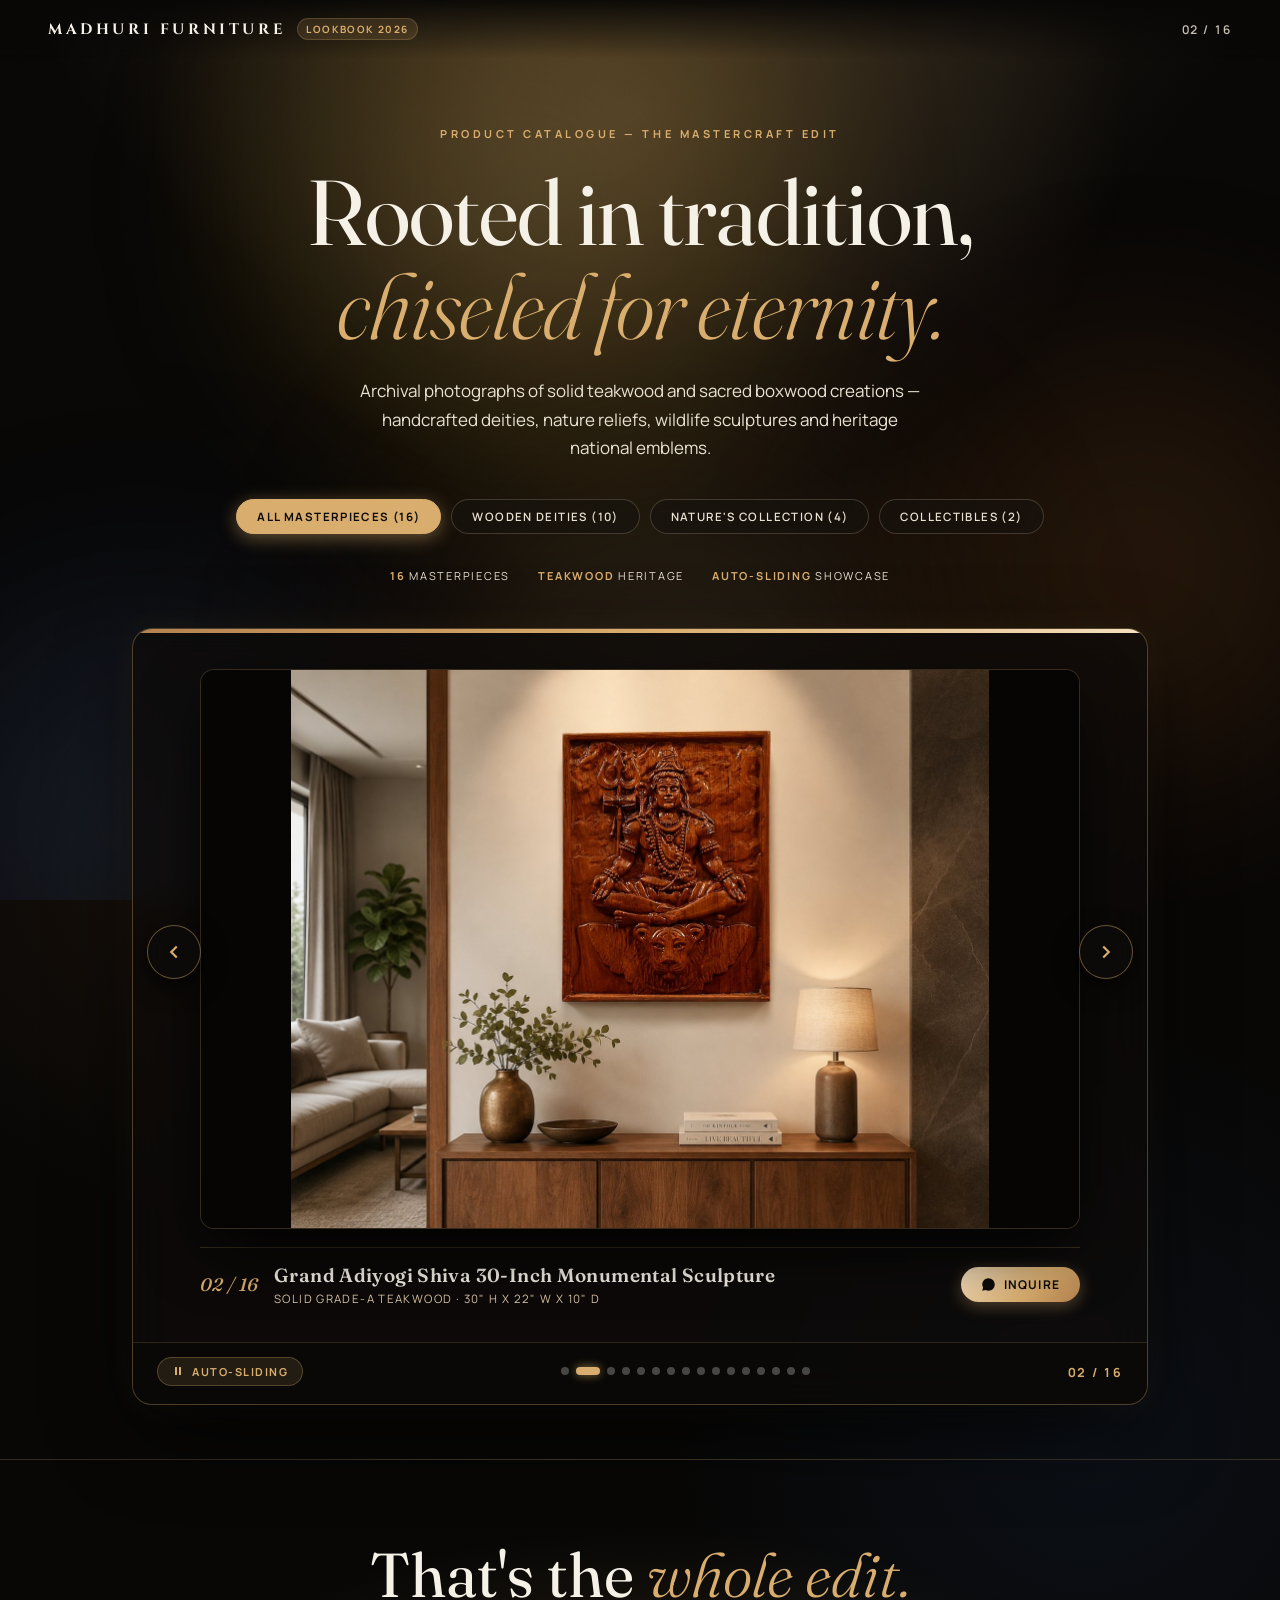
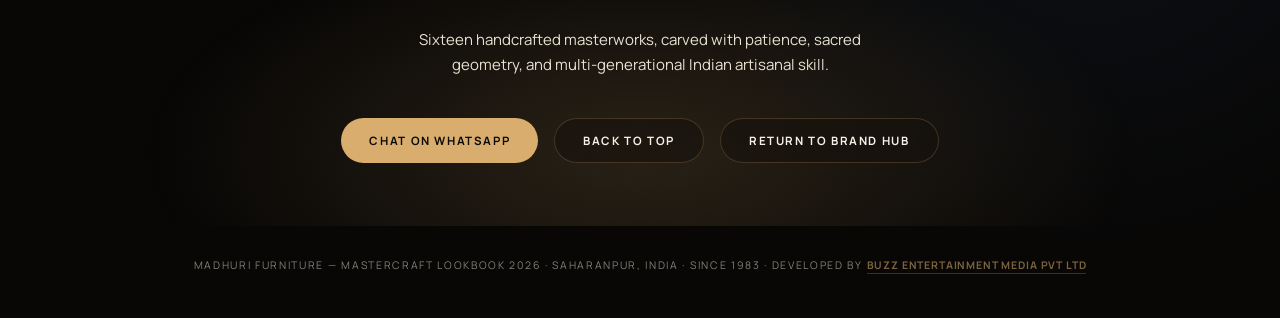
==== commit a558babe: "Move save and review buttons down directly above QR code" ====
--- a/catalog.html
+++ b/catalog.html
@@ -15,8 +15,8 @@
   <link href="https://fonts.googleapis.com/css2?family=Cinzel:wght@400;600;700;800&family=Fraunces:ital,opsz,wght@0,9..144,300;0,9..144,400;0,9..144,500;1,9..144,300;1,9..144,400&family=Manrope:wght@400;500;600;700;800&display=swap" rel="stylesheet">
 
   <!-- Stylesheets -->
-  <link rel="stylesheet" href="css/main.css?v=2.4">
-  <link rel="stylesheet" href="css/catalog.css?v=2.4">
+  <link rel="stylesheet" href="css/main.css?v=2.8">
+  <link rel="stylesheet" href="css/catalog.css?v=2.8">
 </head>
 <body id="top">
 
--- a/css/main.css
+++ b/css/main.css
@@ -309,6 +309,10 @@
   text-shadow: 0 1px 4px rgba(0, 0, 0, 0.5);
 }
 
+.tagline-est {
+  white-space: nowrap;
+}
+
 /* ==========================================================================
    FEATURE TILES SECTION (Bronzerr Style Showcase Cards)
    ========================================================================== */
@@ -808,28 +812,50 @@
   }
 
   .hub-header {
-    padding: 6px 0 10px !important;
+    padding: 8px 0 14px !important;
     justify-content: flex-start !important;
-    gap: 12px !important;
+    align-items: center !important;
+    gap: 14px !important;
   }
 
   .hub-brand-crest-wrap {
-    width: 50px !important;
-    height: 50px !important;
-    border-radius: 12px !important;
+    width: clamp(82px, 22vw, 94px) !important;
+    height: clamp(82px, 22vw, 94px) !important;
+    min-width: clamp(82px, 22vw, 94px) !important;
+    border-radius: 18px !important;
     padding: 3px !important;
+    flex-shrink: 0 !important;
+    box-shadow: 0 0 24px rgba(217, 173, 109, 0.35), 0 8px 18px rgba(0, 0, 0, 0.85) !important;
+    border: 1.2px solid rgba(217, 173, 109, 0.55) !important;
+  }
+
+  .hub-brand-crest {
+    width: 100% !important;
+    height: 100% !important;
+    object-fit: contain !important;
+    filter: drop-shadow(0 4px 10px rgba(217, 173, 109, 0.45)) drop-shadow(0 2px 6px rgba(0,0,0,0.85)) !important;
+  }
+
+  .hub-header-text {
+    display: flex !important;
+    flex-direction: column !important;
+    justify-content: center !important;
+    min-width: 0 !important;
   }
 
   .hub-header .wordmark {
-    font-size: clamp(20px, 5.2vw, 24px) !important;
-    letter-spacing: 0.14em !important;
+    font-size: clamp(20px, 5.5vw, 24px) !important;
+    letter-spacing: 0.12em !important;
+    line-height: 1.1 !important;
   }
 
   .hub-header .tagline {
-    font-size: clamp(9px, 2.4vw, 11px) !important;
-    letter-spacing: 0.13em !important;
-    margin-top: 3px !important;
+    font-size: clamp(8px, 2.1vw, 9.8px) !important;
+    letter-spacing: 0.08em !important;
+    margin-top: 4px !important;
     opacity: 1 !important;
+    line-height: 1.35 !important;
+    color: #e2be7e !important;
   }
 
   .hub-cards-grid {
@@ -1329,19 +1355,6 @@
   height: 17px;
 }
 
-/* WhatsApp Icon in Verified Contacts */
-.vcard-wa-c-icon {
-  color: #4ade80;
-  border-color: rgba(74, 222, 128, 0.35);
-  background: linear-gradient(135deg, rgba(37, 211, 102, 0.18), rgba(20, 83, 45, 0.10));
-}
-
-.vcard-contact-item:hover .vcard-wa-c-icon {
-  border-color: #25d366;
-  background: linear-gradient(135deg, rgba(37, 211, 102, 0.35), rgba(20, 83, 45, 0.22));
-  box-shadow: 0 0 12px rgba(37, 211, 102, 0.35);
-}
-
 .vcard-c-info {
   display: flex;
   flex-direction: column;
@@ -1382,19 +1395,21 @@
   display: flex;
   flex-direction: column;
   align-items: center;
-  gap: 22px;
+  gap: 16px;
   height: 100%;
+  justify-content: flex-end;
 }
 
 .vcard-actions {
   order: 1;
   width: 100%;
   max-width: 280px;
+  margin-top: auto;
 }
 
 .vcard-qr-box {
   order: 2;
-  margin-top: auto;
+  margin-top: 0;
   display: flex;
   flex-direction: column;
   align-items: center;
@@ -1671,10 +1686,11 @@
 
   .vcard-actions {
     max-width: 100%;
+    margin-top: 0;
   }
 
   .vcard-qr-box {
-    margin-top: 6px;
+    margin-top: 12px;
   }
 }
 
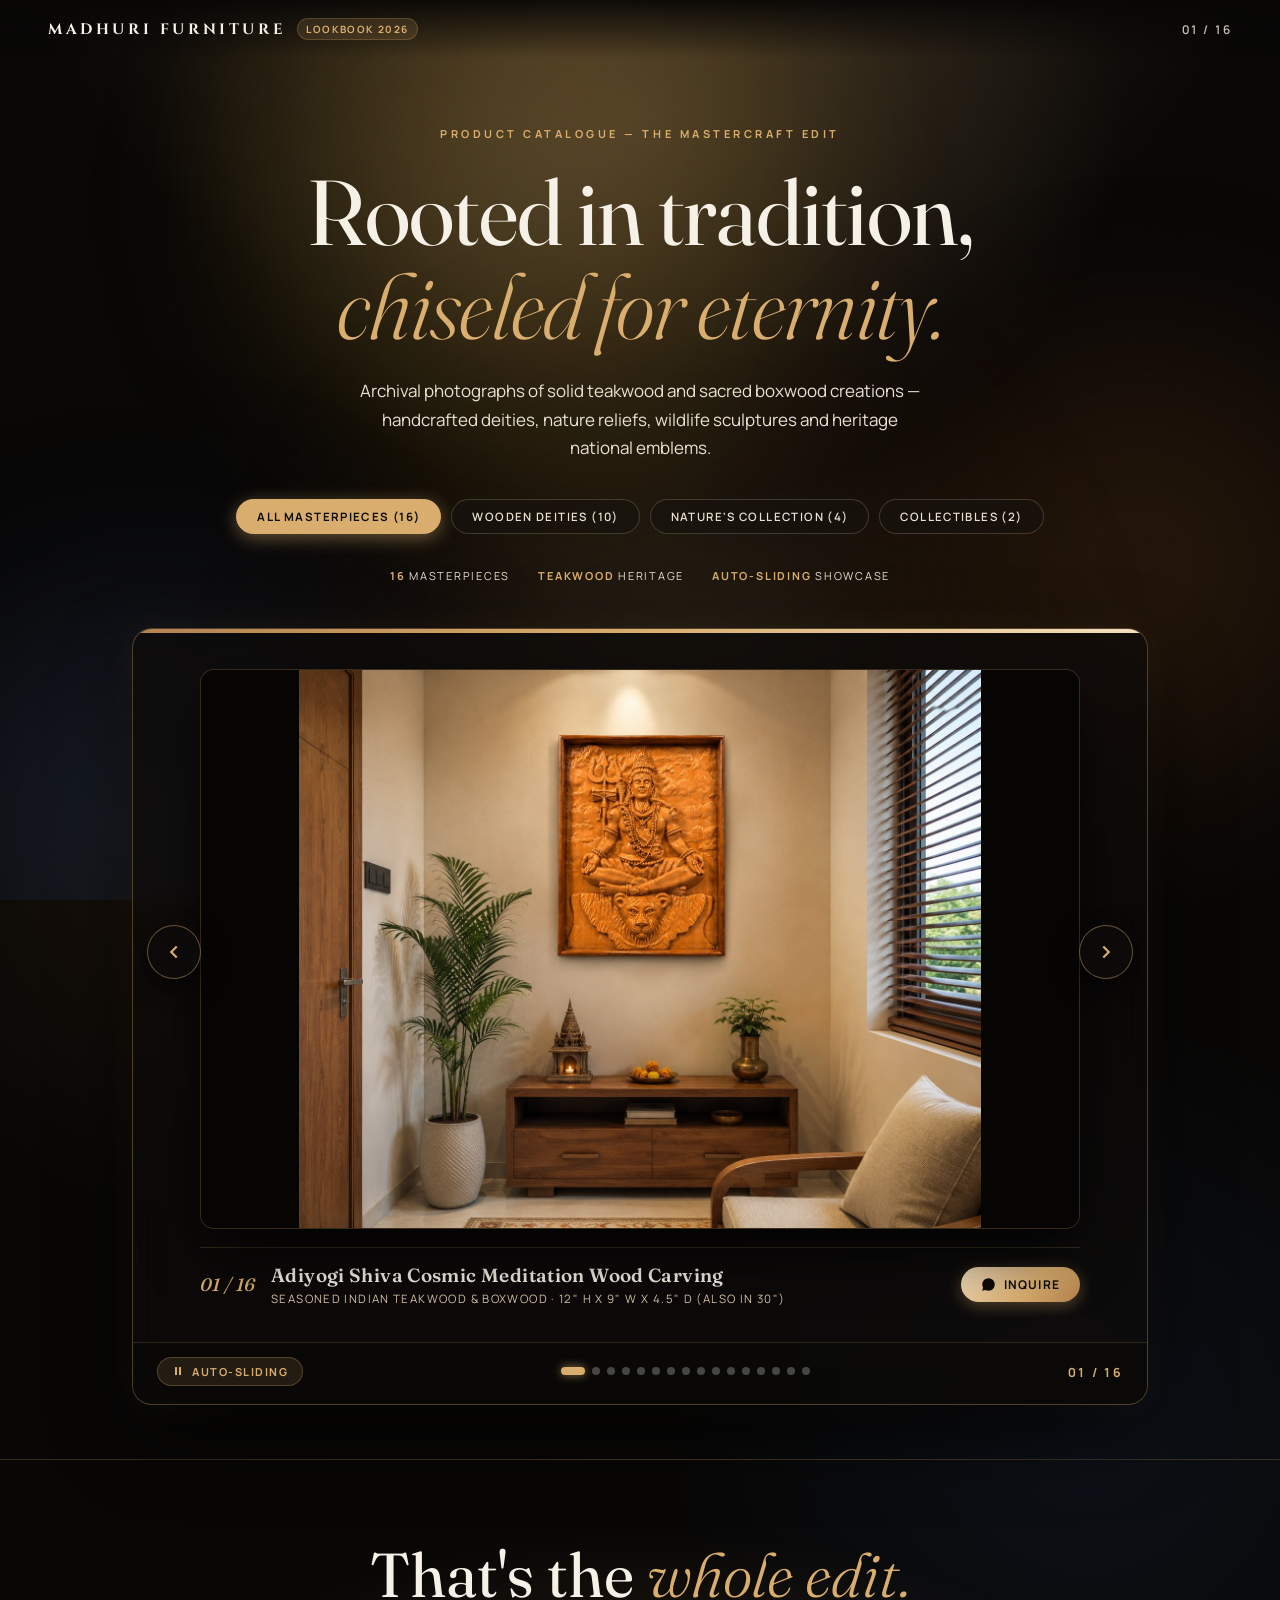
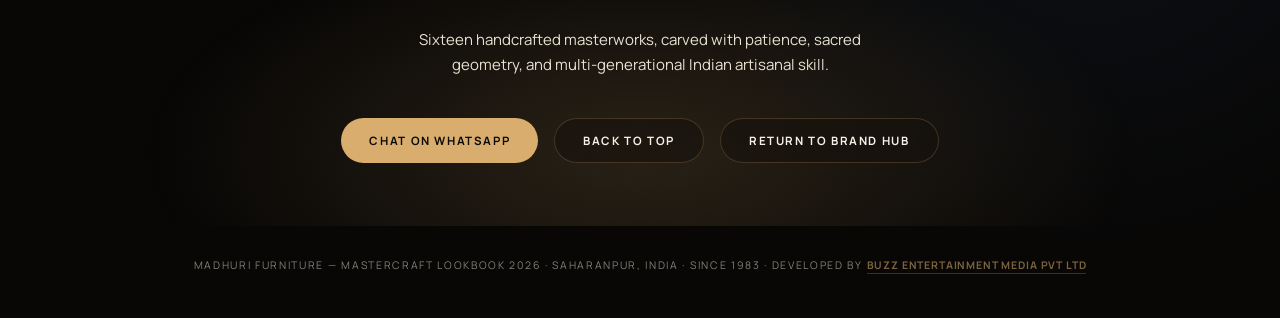
==== commit 4e1ee336: "Remove dot before SINCE 1983 in tagline" ====
--- a/catalog.html
+++ b/catalog.html
@@ -15,8 +15,8 @@
   <link href="https://fonts.googleapis.com/css2?family=Cinzel:wght@400;600;700;800&family=Fraunces:ital,opsz,wght@0,9..144,300;0,9..144,400;0,9..144,500;1,9..144,300;1,9..144,400&family=Manrope:wght@400;500;600;700;800&display=swap" rel="stylesheet">
 
   <!-- Stylesheets -->
-  <link rel="stylesheet" href="css/main.css?v=2.8">
-  <link rel="stylesheet" href="css/catalog.css?v=2.8">
+  <link rel="stylesheet" href="css/main.css?v=2.9">
+  <link rel="stylesheet" href="css/catalog.css?v=2.9">
 </head>
 <body id="top">
 
